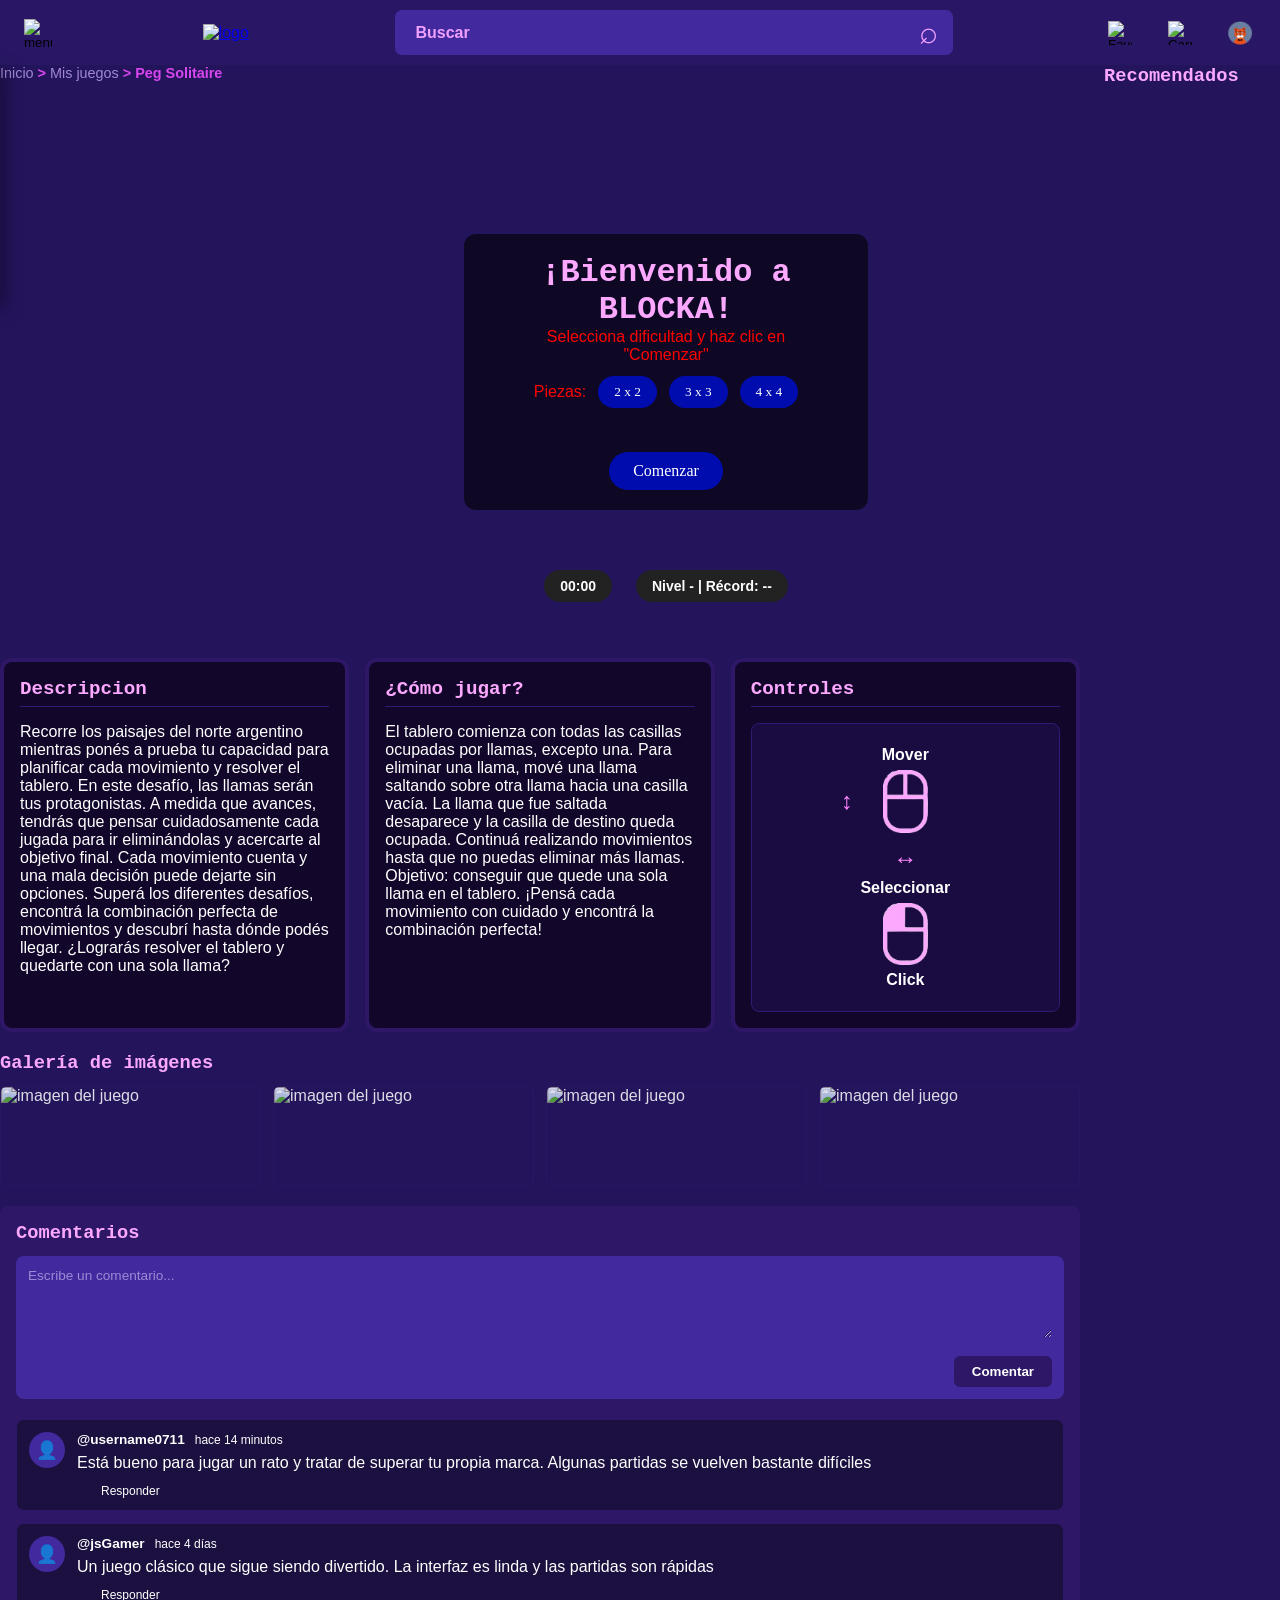
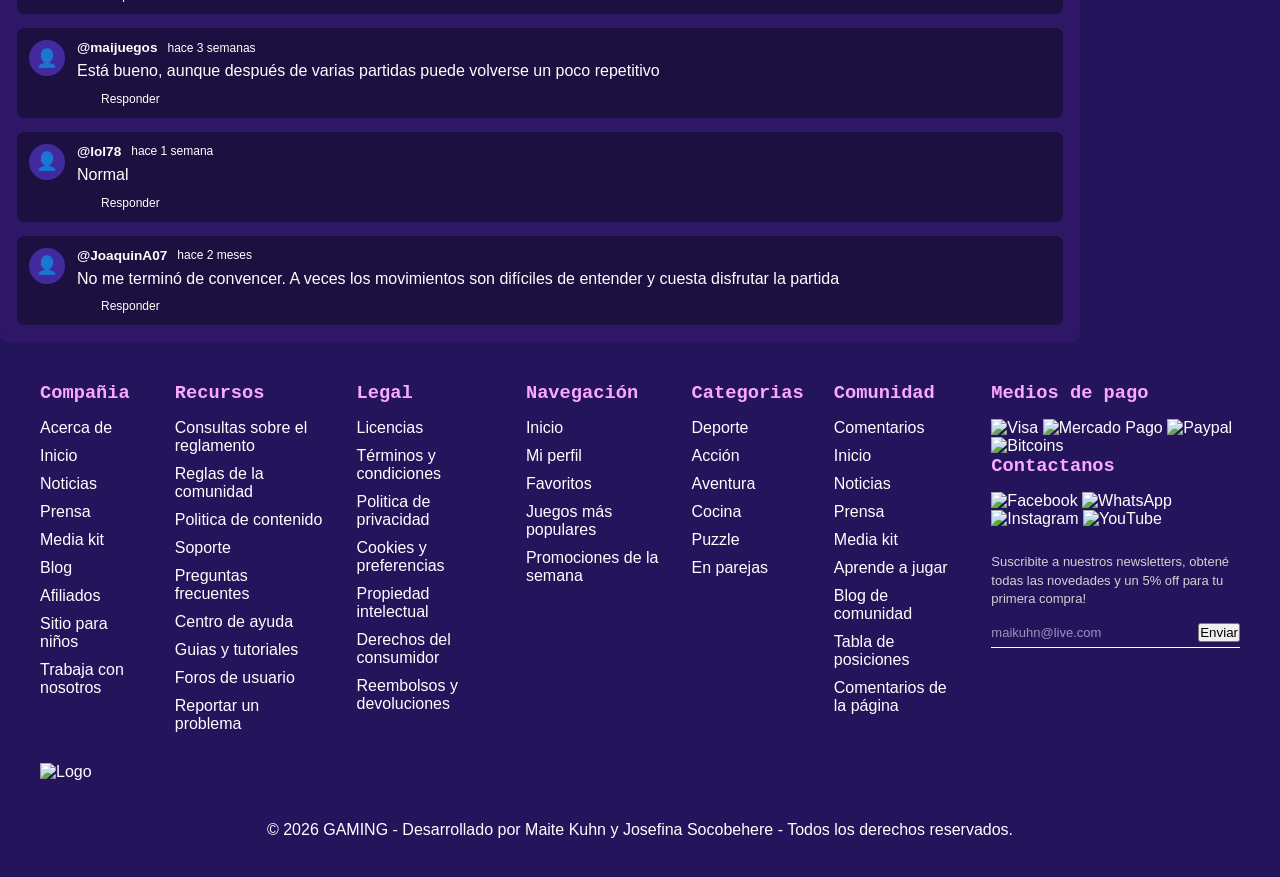
==== blocka.html @ 08e656e1 "blocka" ====
<!DOCTYPE html>
<html lang="en">
<head>
    <meta charset="UTF-8">
    <meta name="viewport" content="width=device-width, initial-scale=1.0">
    <title>GAMING</title>
    <link rel="stylesheet" href="css/style.css">
        <link rel="stylesheet" href="css/blocka.css">

</head>
<body>
    <div class="loader">
        <div class="loading-bar">
            <div></div>
            <div></div>
            <div></div>
            <div></div>
        </div>
        <div class="barra-carga-container">
            <div class="barra-carga"></div>
            <span class="porcentaje">0%</span>
        </div>
    </div>

    <header class="header">
  <button class="menu-btn"><img src="assets/img/menu.png" alt="menu"></button>
  <a href="index.html" class="logo">
    <img src="assets/img/LogoGamingNav 2.png" alt="logo">
  </a>
  <div class="buscador">
    <input type="text" placeholder="Buscar">
    <button>⌕</button>
  </div>

  <div class="acciones">
    <!-- FAVORITOS -->
    <div class="desplegable-item">
      <button class="nav-btn"><img src="assets/img/fav.png" alt="Favoritos"></button>
      <div class="desplegable-menu">
        <h2>Mis favoritos</h2>
        <div class="desplegable-contenido">
          <div class="item-juego">
            <img src="assets/img/images (10).jpg" alt="Game">
            <p>Lucky Brainrot Blocks Online</p>
          </div>
          <div class="item-juego">
            <img src="assets/img/images (6).jpg" alt="Game">
            <p>Peg Solitaire : Aventura en el norte Argentino</p>
          </div>
        </div>
      </div>
    </div>

    <!-- CARRITO -->
    <div class="desplegable-item">
      <button class="nav-btn"><img src="assets/img/carrito.png" alt="Carrito"></button>
      <div class="desplegable-menu">
        <h2>Carrito</h2>
        <div class="desplegable-contenido">
          <div class="item-carrito">
            <img src="assets/img/images (1).jpg" alt="Game">
            <span>SkillWarz</span>
            <b>$10.000</b>
            <button class="btn-borrar">🗑</button>
          </div>
          <div class="item-carrito">
            <img src="assets/img/images (2).jpg" alt="Game">
            <span>Knights & Brides</span>
            <b>$12.400</b>
            <button class="btn-borrar">🗑</button>
          </div>
        </div>
        <div class="total-bar">
          <span>Total $32.400</span>
          <button class="boton-comprar">Comprar</button>
        </div>
      </div>
    </div>

    <!-- USUARIO -->
    <div class="desplegable-item">
      <button class="nav-btn"><img src="assets/img/image-removebg-preview.png" alt="Usuario"></button>
      <div class="desplegable-menu menu-perfil">
        <div class="perfil-header">
          <p class="usuario">@maikuhn09</p>
          <span class="email">kmaite648@gmail.com</span>
        </div>
        <ul>
          <li><a href="#">Mis juegos</a></li>
          <li><a href="#">Mis favoritos</a></li>
          <hr>
          <li><a href="#">Preferencias de notificaciones</a></li>
          <li><a href="#">Preferencias de privacidad</a></li>
          <li><a href="#">Configuración de cuenta</a></li>
          <li><a href="#">Cerrar sesión</a></li>
          <br>
          <li><a href="#">Soporte</a></li>
        </ul>
      </div>
    </div>
  </div>
</header>
    <nav class="menu">
        <a href="#"> <img src="assets/img/inicio.png" alt=""> Inicio </a>
        <div class="menu-categorias">
            <a href="#" class="btn-categorias"> <img src="assets/img/categorias.png" alt=""> Categorias
            <span>›</span>
            </a>
            <div class="submenu">
                <a class="cat" href="#"> <img src="assets/img/deporte.png" alt="">Deporte</a>
                <a class="cat" href="#"> <img src="assets/img/aventura.png" alt="">Aventura</a>
                <a class="cat" href="#"> <img src="assets/img/accion.png" alt="">Acción</a>
                <a class="cat" href="#"> <img src="assets/img/cocina.png" alt="">Cocina</a>
                <a class="cat" href="#"> <img src="assets/img/puzzle.png" alt="">Puzzle</a>
                <a class="cat" href="#"> <img src="assets/img/parejas.png" alt="">En pareja</a>
            </div>
        </div>
        <a href="#"> <img src="assets/img/recientes.png" alt="">Recientes</a>
        <a href="#"><img src="assets/img/clasificacion.png" alt="">Clasificación</a>
        <div class="menu-inf"> 
        <a href="#"> <img src="assets/img/inicio.png" alt="">Contactanos</a>
        <a href="#"> <img src="assets/img/compartir.png" alt="">Compartir</a>
        </div>
    </nav>
<main class="game-page-container">
    <div class="main-content">
        <nav class ="breadcrumb">
            <a href="index.html"> Inicio </a>
            <span>></span>
            <a href = "#">Mis juegos</a>
            <span>></span>
            <span> Peg Solitaire</span>
        </nav>

        <!--Blocka-->
          <div class="game-img">
      <div class="game-container">
        <!-- Overlay inicial (menú) -->
        <div id="startScreen" class="start-screen">
          <div class="overlay-content">
            <h1>¡Bienvenido a BLOCKA!</h1>
            <p>Selecciona dificultad y haz clic en "Comenzar"</p>

            <div id="pieceButtons" class="piece-buttons">
              <span>Piezas:</span>
              <button data-size="2">2 x 2</button>
              <button data-size="3">3 x 3</button>
              <button data-size="4">4 x 4</button>
            </div>


            <!-- Aca va el contenedor de thumbnails -->
            <div id="previewContainer" class="preview-container"></div>

            <button id="startGameBtn">Comenzar</button>
          </div>
        </div>

        <!-- Canvas del juego -->
        <canvas id="gameCanvas" width="400" height="400"></canvas>

        <!-- Botón de ayudita -->
        

        <!-- Botones volver al menu y reinciar juego-->
        <div class="game-actions">
          <button id="ayuditaBtn">🧩 Ayudita</button>
          <button id="menuBtn">🏠 Menú</button>
          <button id="restartBtn">🔄 Reiniciar</button>
        </div>


        <!-- Controles informativos -->
        <div class="controls">
          <div id="timer">00:00</div>
          <div id="level-info">Nivel - | Récord: --</div>
        </div>

        <!-- Mensaje de récord -->
      <div class="record-message" id="recordMessage">
        <span>¡Nuevo récord!</span>
      </div>


        <!-- Mensaje de victoria -->
        <div class="success-message" id="successMessage">
          <span>¡Completado!</span>
          <button id="nextLevelBtn">Siguiente</button>
          <button class="goToMenuBtn">Menú</button>
        </div>

        <!-- Mensaje de derrota -->
        <div class="defeat-message" id="defeatMessage">
          <span>¡Se acabó el tiempo!</span>
          <button id="retryBtn">Reintentar</button>
          <button class="goToMenuBtn">Menú</button>
        </div>
      </div>
    </div>
    


        <!--Informacion del juego-->
        <div class = "game-info-grid">
            <div class="info-block">
                <h3>Descripcion</h3>
                <p>Recorre los paisajes del norte argentino mientras ponés a prueba tu capacidad para planificar cada movimiento y resolver el tablero.
                    En este desafío, las llamas serán tus protagonistas. A medida que avances, tendrás que pensar cuidadosamente cada jugada para ir eliminándolas y acercarte al objetivo final. Cada movimiento cuenta y una mala decisión puede dejarte sin opciones.
                    Superá los diferentes desafíos, encontrá la combinación perfecta de movimientos y descubrí hasta dónde podés llegar. ¿Lograrás resolver el tablero y quedarte con una sola llama?</p>
            </div>
            <div class="info-block">
                <h3>¿Cómo jugar?</h3>
                <p>El tablero comienza con todas las casillas ocupadas por llamas, excepto una.
                    Para eliminar una llama, mové una llama saltando sobre otra llama hacia una casilla vacía. La llama que fue saltada desaparece y la casilla de destino queda ocupada.
                    Continuá realizando movimientos hasta que no puedas eliminar más llamas.

                    Objetivo: conseguir que quede una sola llama en el tablero.

                    ¡Pensá cada movimiento con cuidado y encontrá la combinación perfecta!</p>
            </div>
            <!--controles-->
        <div class="info-block">
                <h3 class="titulo-controles">Controles</h3>
        <div class="tarjeta-controles">
        <p class="etiqueta"> Mover</p>
            <div class="bloque-control">
                <div class="mouse-contenedor">
                    <span class="icono-flechas-v">↕</span>
                <img class="icono-mouse"  src="assets/img/mousee.png" alt="" srcset="">
            </div>
            <span class="icono-flechas-h">↔</span>
            <p class="etiqueta">Seleccionar</p>
            </div>

            <!-- Sección Click -->
        <div class="bloque-control">
            <button class="btn-mouse-click" aria-label="Click">
                <img src="assets/img/mousee2.png" alt="Click Mouse">
            </button>
            <p class="etiqueta">Click</p>
            </div>
        </div>
        </div>
        </div>
        <!--imagenes-->
        <section class="gallery-section">
            <h3>Galería de imágenes</h3>
            <div class="carousel-container">
                <img src="assets/img/img1.jpeg" alt="imagen del juego">
                <img src="assets/img/img2.jpeg" alt="imagen del juego">
                <img src="assets/img/img3.jpeg" alt="imagen del juego">
                <img src="assets/img/img4.jpeg" alt="imagen del juego">
            </div>
        </section>
        <!-- Sección Comentarios -->
            <section class="seccion-comentarios">
            <h3>Comentarios</h3>

            <div class="comentario-input-box">
                <textarea placeholder="Escribe un comentario..."></textarea>
                <div class="comentario-tools">
                    <div class="toolbar-icons">
                        <button type="button" title="Adjuntar imagen"><img src="assets/img/imagen.png" alt=""></button>
                        <button type="button" title="Arroba"><img src="assets/img/arroba.png" alt=""></button>
                        <button type="button" title="Formato"><img src="assets/img/cursiva.png" alt=""></button>
                        <button type="button" title="Emoji"><img src="assets/img/tachado.png" alt=""></button>
                        <button type="button" title="Adjuntar"><img src="assets/img/subrayado.png" alt=""></button>
                        
                    </div>
                    <button class="btn-submit">Comentar</button>
            </div>
            </div>
            <div class="comentario-lista">
                    <!-- Lista de comentarios -->
                <article class="comentario-item">
                    <div class="avatar">👤</div>
                        <div class="comentario-content">
                            <div class="comentario-header">
                                <span class="usuario">@username0711</span>
                                <span class="fecha">hace 14 minutos</span>
                            </div>
                            <p class="comentario-texto">Está bueno para jugar un rato y tratar de superar tu propia marca. Algunas partidas se vuelven bastante difíciles</p>
                            <div class="comentario-actions">
                                <button class="btn-action"><img src="assets/img/dislike.png" alt=""></button>
                                <button class="btn-action"><img src="assets/img/like.png" alt=""></button>
                                <button class="btn-responder">Responder</button>
                            </div>
                    </div>
                </article>
                <article class="comentario-item">
                    <div class="avatar">👤</div>
                    <div class="comentario-content">
                        <div class="comentario-header">
                            <span class="usuario">@jsGamer</span>
                            <span class="fecha">hace 4 días</span>
                        </div>
                        <p class="comentario-texto">Un juego clásico que sigue siendo divertido. La interfaz es linda y las partidas son rápidas</p>
                        <div class="comentario-actions">
                            <button class="btn-action"><img src="assets/img/dislike.png" alt=""></button>
                            <button class="btn-action"><img src="assets/img/like.png" alt=""></button>
                            <button class="btn-responder">Responder</button>
                        </div>
                    </div>
                </article>
                <article class="comentario-item">
                <div class="avatar">👤</div>
                <div class="comentario-content">
                    <div class="comentario-header">
                        <span class="usuario">@maijuegos</span>
                        <span class="fecha">hace 3 semanas</span>
                    </div>
                    <p class="comentario-texto">Está bueno, aunque después de varias partidas puede volverse un poco repetitivo</p>
                    <div class="comentario-actions">
                    <button class="btn-action"><img src="assets/img/dislike.png" alt=""></button>
                    <button class="btn-action"><img src="assets/img/like.png" alt=""></button>
                    <button class="btn-responder">Responder</button>
                    </div>
                </div>
                </article>
                <article class="comentario-item">
                <div class="avatar">👤</div>
                <div class="comentario-content">
                    <div class="comentario-header">
                        <span class="usuario">@lol78</span>
                        <span class="fecha">hace 1 semana</span>
                    </div>
                    <p class="comentario-texto">Normal</p>
                    <div class="comentario-actions">
                    <button class="btn-action"><img src="assets/img/dislike.png" alt=""></button>
                    <button class="btn-action"><img src="assets/img/like.png" alt=""></button>
                    <button class="btn-responder">Responder</button>
                    </div>
                </div>
                </article>
                <article class="comentario-item">
                <div class="avatar">👤</div>
                <div class="comentario-content">
                    <div class="comentario-header">
                        <span class="usuario">@JoaquinA07</span>
                        <span class="fecha">hace 2 meses</span>
                    </div>
                    <p class="comentario-texto">No me terminó de convencer. A veces los movimientos son difíciles de entender y cuesta disfrutar la partida</p>
                    <div class="comentario-actions">
                    <button class="btn-action"><img src="assets/img/dislike.png" alt=""></button>
                    <button class="btn-action"><img src="assets/img/like.png" alt=""></button>
                    <button class="btn-responder">Responder</button>
                    </div>
                </div>
                </article>
                </div>
                </section>
        </div>

        <aside class="juegos-recomendados">
            <h3>Recomendados</h3>
            <div class="juegos">
                <!-- Los juegos de la API se inyectan acá -->
            </div>
        </aside>

        </main>
        <footer class="footer">
                <div class="footer-columnas">
                    <div class="footer-columna">
                        <h3>Compañia</h3>
                        <a href="#">Acerca de</a>
                        <a href="#">Inicio</a>
                        <a href="#">Noticias</a>
                        <a href="#">Prensa</a>
                        <a href="#">Media kit</a>
                        <a href="#">Blog</a>
                        <a href="#">Afiliados</a>
                        <a href="#">Sitio para niños</a>
                        <a href="#">Trabaja con nosotros</a>
                    </div>

                    <div class="footer-columna">
                        <h3>Recursos</h3>
                        <a href="#">Consultas sobre el reglamento</a>
                        <a href="#">Reglas de la comunidad</a>
                        <a href="#">Politica de contenido</a>
                        <a href="#">Soporte</a>
                        <a href="#">Preguntas frecuentes</a>
                        <a href="#">Centro de ayuda</a>
                        <a href="#">Guias y tutoriales</a>
                        <a href="#">Foros de usuario</a>
                        <a href="#">Reportar un problema</a>
                    </div>

                    <div class="footer-columna">
                        <h3>Legal</h3>
                        <a href="#">Licencias</a>
                        <a href="#">Términos y condiciones</a>
                        <a href="#">Politica de privacidad</a>
                        <a href="#">Cookies y preferencias</a>
                        <a href="#">Propiedad intelectual</a>
                        <a href="#">Derechos del consumidor</a>
                        <a href="#">Reembolsos y devoluciones</a>
                    </div>

                    <div class="footer-columna">
                        <h3>Navegación</h3>
                        <a href="#">Inicio</a>
                        <a href="#">Mi perfil</a>
                        <a href="#">Favoritos</a>
                        <a href="#">Juegos más populares</a>
                        <a href="#">Promociones de la semana</a>
                    </div>

                    <div class="footer-columna">
                        <h3>Categorias</h3>
                        <a href="#">Deporte</a>
                        <a href="#">Acción</a>
                        <a href="#">Aventura</a>
                        <a href="#">Cocina</a>
                        <a href="#">Puzzle</a>
                        <a href="#">En parejas</a>
                    </div>

                    <div class="footer-columna">
                        <h3>Comunidad</h3>
                        <a href="#">Comentarios</a>
                        <a href="#">Inicio</a>
                        <a href="#">Noticias</a>
                        <a href="#">Prensa</a>
                        <a href="#">Media kit</a>
                        <a href="#">Aprende a jugar</a>
                        <a href="#">Blog de comunidad</a>
                        <a href="#">Tabla de posiciones</a>
                        <a href="#">Comentarios de la página</a>
                    </div>

                    <div class="footer-columna">
                        <div class="Columna-pago">
                            <h3>Medios de pago</h3>
                            <img src="assets/img/visa.png" alt="Visa">
                            <img src="assets/img/mercado-pago.png" alt="Mercado Pago">
                            <img src="assets/img/paypal.png" alt="Paypal">
                            <img src="assets/img/bitcoin.png" alt="Bitcoins">
                        </div>

                        <div class="Columna-contacto">
                            <h3>Contactanos</h3>
                            <img src="assets/img/facebook.png" alt="Facebook">
                            <img src="assets/img/whatsapp.png" alt="WhatsApp">
                            <img src="assets/img/instagram.png" alt="Instagram">
                            <img src="assets/img/youtube.png" alt="YouTube">
                        </div>

                        <div class="newsletter">
                            <p>Suscribite a nuestros newsletters, obtené todas las novedades y un 5% off para tu primera compra!</p>
                            <form class="newsletter-form">
                                <input type="email" placeholder="maikuhn@live.com" required>
                                <button type="submit" class="btn">Enviar</button>
                            </form>
                        </div>
                    </div>
                </div>
                <img class="logo-footer" src="assets/img/LogoGamingNav 2.png" alt="Logo">
                <p class="copyright" >© 2026 GAMING - Desarrollado por Maite Kuhn y Josefina Socobehere - Todos los derechos reservados.</p>
            </footer>
                <script src="js/script.js"></script>
                                <script src="js/blocka.js"></script>


        </body>
        </html>
---- css/style.css ----
* {
    margin: 0;
    padding: 0;
    box-sizing: border-box;
}
body {
    font-family: arial, regular;
    background-color: #24145c;
    color: white;
}
h1, h2, h3 {
    font-family: overpass, monospace;
    color: #fca8ff; 
}
.loader {
    position: fixed;
    top: 0;
    left: 0;
    width: 100%;
    height: 100%;
    background-color: #24145c;
    display: flex;
    flex-direction: column;
    justify-content: center;
    gap: 40px;
    align-items: center;
    z-index: 9999;
    animation: ocultar-loader 0.6s ease 5s forwards;
}
.loading-bar {
   display: flex;
   gap: 10px;
}
.loading-bar > div {
    width: 15px;
    height: 15px;
    background-color: #fca8ff;
    border-radius: 50%;
    animation: bounce 0.6s infinite alternate;
}
.loading-bar > div:nth-child(1) {
    animation-delay: 0s;
}
.loading-bar > div:nth-child(2) {
    animation-delay: 0.15s;
}
.loading-bar > div:nth-child(3) {
    animation-delay: 0.30s;
}
.loading-bar > div:nth-child(4) {
    animation-delay: 0.45s;
}
.barra-carga-container {
    width: 600px;
    height: 30px;
    background-color: #43299e;
    border-radius: 10px;
    overflow: hidden;
    position: relative;
}

.barra-carga {
    width: 0%;
    height: 100%;
    background-color: #fca8ff;
    border-radius: 10px;
}

.porcentaje {
    position: absolute;
    top: 50%;
    left: 50%;
    transform: translate(-50%, -50%);
    color: #ffffff;
    font-family: 'Overpass', sans-serif;
    font-size: 14px;
    font-weight: bold;

    z-index: 2;
}
.loader.oculto {
    opacity: 0;
    pointer-events: none;
}
/*Header*/

.header {
  display: flex;
  align-items: center;
  justify-content: space-between;
  background-color: #291765;
  padding: 10px 20px;
}



/* Buscador */
.buscador {
  height: 40px;
  background-color: #43299e;
  border-radius: 7px;
}

.buscador input {
  width: 100%;
  height: 100%;
  background: transparent;
  border: none;
  outline: none;
  padding: 0 15px;
  color: #ffffff;
  font-size: 15px;
  
}

.buscador input::placeholder {
  color: #f0a1ff;
  font-weight: 600;
}

.buscador button {
  background: none;
  border: none;
  color: #f0a1ff;
  font-size: 24px;
  padding: 0 15px;
  cursor: pointer;
}

/* Acciones (Íconos superior derecha) */
.acciones {
  display: flex;
  align-items: center;
  gap: 12px;
}

.desplegable-item {
  position: relative;
}

.nav-btn {
  background: transparent;
  border: none;
  cursor: pointer;
  padding: 8px;
  border-radius: 6px;
  transition: background 0.2s ease, transform 0.2s ease;
  display: flex;
  align-items: center;
  justify-content: center;
}

.nav-btn img {
  width: 24px;
  height: 24px;
  display: block;
}

.nav-btn:hover {
  background: rgba(255, 255, 255, 0.12);
  transform: translateY(-2px);
}

/* desplegable Menus */
.desplegable-menu {
  position: absolute;
  top: 100%;
  right: 0;
  width: 280px;
  background-color: #211059;
  border-radius: 12px;
  padding: 16px;
  color: #ffffff;
  box-shadow: 0 10px 30px rgba(0, 0, 0, 0.5);
  z-index: 100;
  opacity: 0;
  visibility: hidden;
  transform: translateY(10px);
  transition: opacity 0.25s ease, transform 0.25s ease, visibility 0.25s;
}

.desplegable-item:hover .desplegable-menu {
  opacity: 1;
  visibility: visible;
  transform: translateY(0);
}

.desplegable-menu h2 {
  color: #ff88ff;
  font-family: monospace;
  font-size: 1.3rem;
  margin: 0 0 12px 0;
  border-bottom: 1px solid rgba(255, 255, 255, 0.2);
  padding-bottom: 6px;
}

.item-juego,
.item-carrito {
  display: flex;
  align-items: center;
  gap: 10px;
  margin-bottom: 10px;
  font-size: 0.85rem;
}

.item-juego img,
.item-carrito img {
  width: 36px;
  height: 36px;
  border-radius: 6px;
  object-fit: cover;
}
.btn-borrar {
  color: #ffffff;
  background-color: transparent;
}


.perfil-header {
  text-align: center;
  margin-bottom: 12px;
}

.perfil-header .usuario {
  font-weight: bold;
  margin: 0;
}

.perfil-header .email {
  font-size: 0.75rem;
  color: #bbb;
}

.desplegable-menu ul {
  list-style: none;
  padding: 0;
  margin: 0;
}

.desplegable-menu ul li a {
  color: #ffffff;
  text-decoration: none;
  display: block;
  padding: 5px 0;
  font-size: 0.88rem;
  transition: color 0.2s ease;
}

.desplegable-menu ul li a:hover {
  color: #ff88ff;
}

/* Menú Hamburguesa Lateral */
.menu-btn {
  background: none;
  border: none;
  cursor: pointer;
  padding: 4px;
}

.menu-btn img {
  width: 28px;
  height: 28px;
  display: block;
}

.menu {
  position: absolute;
  top: 60px;
  left: 0;
  width: 220px;
  padding: 20px;
  background-color: #291765;
  border-radius: 0 0 8px 0;
  display: flex;
  flex-direction: column;
  gap: 12px;
  transform: translateX(-100%);
  transition: transform 0.3s ease;
  z-index: 100;
  box-shadow: 4px 10px 20px rgba(0, 0, 0, 0.4);
}

.menu.menu-abierto {
  transform: translateX(0);
}

.registro-exitoso {
  display: none; 
}

.login-box.registro-correcto{
  background-color: #10b981;
  animation: mover 2s ease-in-out infinite; 
}

.login-box.registro-correcto .registro-exitoso{
  display: flex;
  flex-direction: column;
  align-items: center;
  gap: 20px; 
}

@keyframes mover {
  0% {
    transform:  scale(1.5,1.5); 
  }
  50% {
    transform: scale(1.2,1.2);  
  }
  100% {
    transform: scale(1.5,1.5);  
  }
}

.login-box.registro-correcto .form-reg{
display: none;
}

.login-box.registro-correcto h1{
display: none;
}

.menu a,
.btn-categorias {
  color: #ffffff;
  text-decoration: none;
  display: flex;
  align-items: center;
  gap: 10px;
  font-family: system-ui, sans-serif;
  font-size: 0.95rem;
  transition: color 0.2s ease;
}

.menu a img,
.btn-categorias img {
  width: 20px;
  height: 20px;
}

.menu a:hover,
.btn-categorias:hover {
  color: #f3a1ff;
}

.submenu {
  display: none;
  flex-direction: column;
  gap: 10px;
  padding-left: 30px;
  padding-top: 8px;
}

.submenu.submenu-abierto {
  display: flex;
}

.submenu a.cat {
  color: #9d8bd8;
  font-size: 0.88rem;
}

.submenu a.cat:hover {
  color: #f0a1ff;
}

.menu-inf {
  margin-top: 10px;
  padding-top: 10px;
  border-top: 1px solid rgba(255, 255, 255, 0.15);
  display: flex;
  flex-direction: column;
  gap: 10px;
}
/*Logo*/
.logo {
display: flex;
}
.logo img {
  width: auto;
  display: block;
}
/*Barra buscador*/
.buscador {
    display: flex;
    align-items: center;

    width: 45%;
    height: 45px;

    background-color: #43299e;
    border-radius: 7px;
}

.buscador input {
    width: 100%;
    height: 100%;
    background: transparent;
    border: none;
    outline: none;
    padding: 0 20px;
    color: white;
    font-size: 16px;
}

.buscador input::placeholder {
    color: #f0a1ff;
    font-weight: bold;
}

.buscador button {
    background: none;
    border: none;
    color: #f0a1ff;
    font-size: 32px;
    padding: 0 15px;
    cursor: pointer;
}


/*Iconos*/
.acciones {
  display: flex;
  align-items: center;
  gap: 20px;
}
.acciones button {
  border: none;
  cursor: pointer;
}
.acciones button img {
  width: 24px;
  height: 24px;
}
.btn-jugar-ahora {
  align-self: flex-end;
  background-color: #9d8bd8;
  color: #ffffff;
  border: none;
  padding: 8px 18px;
  border-radius: 6px;
  font-weight: 600;
  cursor: pointer;
  transition: background-color 0.2s ease, transform 0.2s ease;
}

/*pagina peg*/
.game-page-container {
  display: grid;
  grid-template-columns: 1fr 320px; /* Columna principal adaptable + Sidebar fija */
  gap: 24px;
  max-width: 1400px;
  margin: 0 auto;
}
.main-content {
  display: flex;
  flex-direction: column;
  gap: 20px;
}
.breadcrumb {
    font-size: 0.9rem;
    color: #a288d4;}
.breadcrumb a {
  color: #a288d4;
  text-decoration: none;
}
.breadcrumb span {
  color: #d946ef;
  font-weight: 600;
}
/*marco del juego*/
.game-portada {
  border-radius: 12px;
  overflow: hidden;
  width: 1080px;
}
.game-img img{
    width: 1080px;
    height: 480px;
    object-fit: cover;
    object-position: top center;
    display: block;
}
.game-bar {
    width: 1080px;
    display: flex;
    justify-content: space-between;
    align-items: center;
    padding: 12px 20px;
    background-color: #4c1d95;
}
.game-acs{
display: flex;
gap: 10px;
}
.btn-icon {
 background-color: transparent;
  color: #ffffff;
  border: 1px solid rgba(255, 255, 255, 0.3);
  border-radius: 6px;
  padding: 6px 12px;
  cursor: pointer;
  transition: all 0.2s ease;
}

.game-info-grid {
  display: grid;
  width: 1080px;
  grid-template-columns: repeat(3, 1fr);
  gap: 16px;
}
/*animacion como jugar*/
/* Contenedor exterior */
.info-block {
  border: 4px solid #2d1766;
  border-radius: 12px;
  padding: 16px;
  display: inline-block;
  background-color: #12072b;
}
.info-block h3 {
  color: #fca8ff;
  margin: 0 0 16px 0;
  font-size: 1.2rem;
  text-align: left;
  border-bottom: 1px solid #321973;
  padding-bottom: 6px;
}


/* Tarjeta principal */
.tarjeta-controles {
  background-color: #1a0b40;
  border: 1px solid #321973;
  border-radius: 8px;
  padding: 16px;
  text-align: center;
  color: #ffffff;
}



/* Alineación de íconos */
.bloque-control {
  display: flex;
  flex-direction: column;
  align-items: center;
}
.mouse-contenedor {
  position: relative;
  display: flex;
  align-items: center;
  justify-content: center;
  width: 70%;
}
.icono-mouse{
  width: 45px;
  height: auto;
  display: block;
}

/* Animaciones simples con Transition en Hover */
.icono-flechas-v{
  position: absolute;
  font-size: 1.5rem;
  left: 32px;
  color:#ff88ff;
  animation: moverVertical 1.2s ease-in-out infinite alternate;
}
@keyframes moverVertical {
  0% {
    transform: translateY(4px);  /* Posición abajo */
  }
  100% {
    transform: translateY(-4px); /* Posición arriba */
  }
}

.icono-flechas-h{
  font-size: 1.5rem;
  color:#ff88ff;
  display: block;
  margin-top: 12px;
animation: moverHorizontal 1.2s ease-in-out infinite alternate;
}
@keyframes moverHorizontal {
  0% {
    transform: translateX(-5px); /* Posición izquierda */
  }
  100% {
    transform: translateX(5px);  /* Posición derecha */
  }
}

.btn-mouse-click {
  background: transparent;
  border: none;
  cursor: pointer;
  padding: 0;
  outline: none;
  transition: transform 0.15s ease; /* Transición al interactuar */
}

.btn-mouse-click img {
  width: 45px;
  height: auto;
  display: block;
}

.btn-mouse-click:hover {
  transform: scale(1.1);
}

.btn-mouse-click:active {
  transform: scale(0.9);
}

.etiqueta {
  font-size: 1.1rem;
  font-weight: 600;
  margin: 6px 0 0 0;
  color: #ffffff;
}



/* Botón de Click */
.btn-mouse-click {
  background: transparent;
  border: none;
  font-size: 2rem;
  cursor: pointer;
  outline: none;
  transition: transform 0.15s ease;
}

.btn-mouse-click:hover {
  transform: scale(1.15);
}

.btn-mouse-click:active {
  transform: scale(0.85);
}

.etiqueta {
  font-size: 1rem;
  font-weight: 600;
  margin: 6px 0 6px 0;
  color: #ffffff;
}

/*galeria de imagenes*/
.gallery-section {
  width: 1080px;
  border-radius: 8px;
}

.gallery-section h3 {
  margin-top: 0;
  margin-bottom: 12px;
}
.carousel-container {
  display: grid;
  grid-template-columns: repeat(4, 1fr);
  gap: 12px;
}
.carousel-container img {
  width: 100%;
  height: 100px;
  object-fit: cover;
  border-radius: 6px;
  border: 1px solid #2D1766;
  opacity: 0.85;
  transition: opacity 0.2s ease, transform 0.2s ease, border-color 0.2s ease;
  cursor: pointer;
}
/*hover de galeria*/
.carousel-container img:hover {
  opacity: 1;
  transform: scale(1.03);
  border-color: #d946ef;
}
/*seccion comentarios*/
.seccion-comentarios { 
  background-color: #2D1766;
  border-radius: 8px;
  padding: 16px;
}

.seccion-comentarios h3 {
  margin-top: 0;
  margin-bottom: 12px;
}

/* Caja del formulario (Input de comentario) */
.comentario-input-box {
  background-color: #43299E;
  border-radius: 8px;
  padding: 12px;
  margin-bottom: 20px;
  display: flex;
  flex-direction: column;
  gap: 10px;
}

.comentario-input-box textarea {
  width: 100%;
  height: 70px;
  background-color: transparent;
  border: none;
  color: #ffffff;
  font-family: inherit;
  font-size: 0.85rem;
  resize: vertical;
  box-sizing: border-box;
}

.comentario-input-box textarea:focus {
  outline: none;
}

.comentario-input-box textarea::placeholder {
  color: #9B8AD5;
}

/* Barra de herramientas y botón publicar */
.comentario-tools {
  display: flex;
  justify-content: space-between;
  align-items: center;
  padding-top: 8px;
}

.toolbar-icons {
  display: flex;
  gap: 8px;
}

.toolbar-icons button {
  background: transparent;
  border: none;
  color: #9B8AD5;
  cursor: pointer;
  font-size: 0.9rem;
  padding: 4px;
  border-radius: 4px;
}

.toolbar-icons button:hover {
  background-color: rgba(255, 255, 255, 0.1);
  color: #ffffff;
}

.btn-submit {
  align-self: flex-end;
  background-color: #2D1766;
  color: #ffffff;
  border: none;
  padding: 8px 18px;
  border-radius: 6px;
  font-weight: 600;
  cursor: pointer;
  transition: background-color 0.2s ease, transform 0.2s ease;
}

/* Lista de Comentarios Publicados */
.comentario-lista {
  display: flex;
  flex-direction: column;
  gap: 12px;
}

.comentario-item {
  background-color:#1B103F;
  border: 1px solid #2D1766;
  border-radius: 8px;
  padding: 12px;
  display: flex;
  gap: 12px;
  align-items: flex-start;
}

.avatar {
  width: 36px;
  height: 36px;
  background-color: #43299E;
  border-radius: 50%;
  display: flex;
  align-items: center;
  justify-content: center;
  font-size: 1.1rem;
  flex-shrink: 0;
}

.comentario-content {
  display: flex;
  flex-direction: column;
  gap: 4px;
  width: 100%;
}

.comentario-header {
  display: flex;
  gap: 10px;
  align-items: center;
}

.usuario {
  font-size: 0.85rem;
  font-weight: 600;
  color: #ffffff;
}

.fecha {
  font-size: 0.75rem;
  color: #ffffff;
}

.comentario-texto {
  color: #ffffff;
  margin: 2px 0 6px 0;
  line-height: 1.3;
}

/* Acciones del comentario */
.comentario-actions {
  display: flex;
  gap: 12px;
  align-items: center;
}

.btn-action, 
.btn-responder {
  background: transparent;
  border: none;
  color: #ffffff;
  font-size: 0.75rem;
  cursor: pointer;
  padding: 0;
  transition: color 0.2s ease;
}


.juegos-recomendados {
  display: flex;
  flex-direction: column;
  gap: 16px;
}
.controls-detail {
  display: flex;
  justify-content: center;
  align-items: center;
  padding: 10px 0;
  width: 100%;
}

.img-controles {
  max-width: 100%;
  height: auto;
  display: block;
  object-fit: contain;
}
.carrusel {
  position: relative;
  margin-bottom: 20px;
}
.carrusel h2 {
  margin-left: 40px;

}

.carruseles .juegos {
    display: flex;
    margin-left: 60px;
    margin-right: 60px;
    gap: 20px;
    overflow: hidden;
    margin-left: 70px;
    margin-right: 70px;

}

.juego {
  flex: 0 0 250px;
}

.juego img {
    width: 100%;
    display: block;
}
.footer { 
    padding: 40px; 
} 
.footer-columnas { 
    display: flex; 
    justify-content: space-between; 
    gap: 30px; 
} 
.footer-columna h3 { 
    margin-bottom: 15px; 
} 
.footer-columna a { 
    margin-bottom: 10px; 
    text-decoration: none; 
    color: #ffffff;
} 
.columna-pago, .columna-contacto , .footer-columna { 
    display: flex; 
    flex-direction: column; 
} 
.columna-contacto { 
    margin-top: 30px; 
} 
.columna-pago img, .columna-contacto img { 
    width: 40px; 
    height: auto; 
    margin-bottom: 10px;
 } 
 /* Estilos para el bloque de Newsletter */
.newsletter {
    margin-top: 25px;
    max-width: 280px; /* Ajusta según el ancho de la columna */
}

.newsletter p {
    font-size: 13px;
    color: #d1d1d1;
    margin-bottom: 15px;
    line-height: 1.4;
}

/* Contenedor del input y botón */
.newsletter-form {
    display: flex;
    align-items: center;
    border-bottom: 1px solid #ffffff; /* Línea blanca inferior */
    padding-bottom: 5px;
    gap: 10px;
}

/* Campo de correo */
.newsletter-form input {
  background: transparent;
  border: none;
  outline: none;
  color: #ffffff;
  font-size: 13px;
  flex: 1; /* Ocupa el espacio disponible a la izquierda */
}
.newsletter-form input::placeholder {
  color: #a090c0; /* Color suave para el placeholder */
}
.copyright { 
  text-align: center;
  margin-top: 40px; 
}
.logo-footer {
    display: block;
    margin: 20px auto 0 auto;
}
.login {
    min-height: 100vh;
    background-image: url("../assets/img/fondo-form.png");
    background-size: cover;
    background-repeat: no-repeat;
}
.login-box {
    width: 400px;
    padding: 40px;
    background-color: #291765;
    border-radius: 15px;
    text-align: center;
    margin: 50px auto 50px;
}
.login-box form {
    display: flex;
    flex-direction: column;
    gap: 18px;
}
.login-box input {
    height: 45px;
    padding: 0 15px;
    border: none;
    border-radius: 7px;
    background-color: #43299e;
    color: white;
    font-size: 16px;
    outline: none;
}
/*transicion login correcto*/
.login-box {
  transition: opacity 0.5s ease, transform 0.5s ease;
  animation: entradaSuave 2s cubic-bezier(0.16, 1, 0.3, 1) forwards;
}
.login-box:has(.boton:active){
  opacity: 0;
  transform: translateY(20px) scale(0.98);
  
}
/*.login-box .boton:active {
  background-color: #10b981;
  color: #ffffff;
  transform: scale(1.02);
  transition: background-color 0.15s ease, transform 0.15s ease;
}*/
@keyframes entradaSuave {
  from {
    opacity: 0;
    transform: translateY(-20px) scale(0.98);
  }
  to {
    opacity: 1;
    transform: translateY(0) scale(1);
  }
}
;
.login-box {
  animation: entradaSuave 0.6s cubic-bezier(0.16, 1, 0.3, 1) forwards;
}
/* --- ESTILOS BASE DE LOS INPUTS --- */
.login-box input {
  width: 100%;
  padding: 10px;
  border: 2px solid #43299e;
  border-radius: 6px;
  outline: none;
  transition: border-color 0.3s ease, box-shadow 0.3s ease;
}

.login-box input:user-invalid {
  border-color: #ef4444; 
  animation: vibracionError 0.3s ease;
}

.login-box input:required:valid:not(:placeholder-shown) {
  border-color: #10b981; 
}

@keyframes vibracionError {
  0%, 100% { transform: translateX(0); }
  20%, 60% { transform: translateX(-4px); }
  40%, 80% { transform: translateX(4px); }
}

/*Cards*/
.juego {
  position: relative;
  border-radius: 16px;
  overflow: hidden;
  width: 240px;
  height: 140px;
  color: #ffffff;
  box-shadow: 0 16px 26px rgba(28, 10, 57, 0.4);
  flex-shrink: 0;
  margin-top: 15px;
  margin-bottom: 15px;

}
.juego img {
  width: 100%;
  height: 100%;
  object-fit: cover;
  display: block;
}
.info-card {
 position: absolute;
  inset: 0;
  display: flex;
  justify-content: space-between;
  align-items: flex-end; 
  padding: 10px 12px;
  background: linear-gradient(180deg, transparent 25%, #43299e 70%);
  box-sizing: border-box;
  
}
.info-texto {
 display: flex;
  flex-direction: column;
  gap: 2px;
  max-width: 130px;
}
.info-texto p {
 color: #ffffff; /* Asegura que el texto del título y descripción sea blanco */;
}
.descripcion-hover {
  color: #d1d1d1; /* Un tono un poco más claro para la descripción */
}
.likes {
  font-size: 11px;
  color: #ffffff;
}


/* CARDS EN OFERTA*/
/* Insignia de oferta (arriba a la izquierda) */
.Insignia-oferta {
  position: absolute;
  background-color: #ff8c00; /* Naranja oferta */
  color: #ffffff;
  font-size: 12px;
  font-weight: bold;
  padding: 6px 8px;
  border-radius: 6px;
  z-index: 2;
}

/* Ajustes de texto para la versión con precio */
.info-precio {
  display: flex;
  flex-direction: column;
  align-items: flex-end;
  gap: 2px;
}

/* Botón Base Carrito */
/* Botón Carrito */
.btn-carrito {
  position: relative;
  display: inline-flex;
  align-items: center;
  justify-content: center;
  padding: 6px 12px;
  font: bold 10px sans-serif;
  color: #2e0854;
  background: #FCA8FF;
  border: 0;
  border-radius: 8px;
  cursor: pointer;
  white-space: nowrap;
  overflow: hidden;
  box-shadow: 0 3px 8px #fca8ff66;
  transition: background .3s ease, color .3s ease;
}

.btn-carrito:hover {
  background: #f886fc;
  transform: translateY(-1px);
}

/* Transición ultra nítida */
.texto-carrito, .contenido-agregado {
  transition: transform .3s ease, opacity .2s ease;
}

.contenido-agregado {
  position: absolute;
  display: flex;
  align-items: center;
  justify-content: center;
  opacity: 0;
  transform: scale(0.5);
}

.icono-carrito { 
  width: 14px; 
  height: 14px; 
  fill: currentColor; }

/* Estado Activo (Sin desenfoque) */
.btn-carrito.activo { 
  background: #e58910; 
  color: #fff; }

.btn-carrito.activo .texto-carrito {
  opacity: 0;
  transform: translateY(15px);
}

.btn-carrito.activo .contenido-agregado {
  opacity: 1;
  transform: scale(1.5) translateY(0);
}
.precio-actual {
  color: #ffaa00;
  font-size: 11px;
  font-weight: bold;
}

.precio-viejo {
  color: #b3a0d6;
  font-size: 9px;
  text-decoration: line-through;
}
/*HOVER DE LAS CARD*/
/*transicion para que el efecto sea fluido al entrar y salir*/
.juego {
  transition: transform 0.3s ease, box-shadow 0.3s ease;
}
.juego img {
  transition: transform 0.3s ease;
}

/*tajeta sube ligeramente y gana un sombra*/
.juego:hover {
  transform: translateY(-6px) skew(3deg, 0);
  box-shadow: 0 20px 30px rgba(67, 41, 158, 0.5);
}
.juego:hover img {
  transform: scale(1.08);
}
.descripcion-hover {
  display: -webkit-box;
 -webkit-box-orient: vertical;
  -webkit-line-clamp: 2;
  line-clamp: 2;
  overflow: hidden;
  text-overflow: ellipsis;

  max-height: 0;
  opacity: 0;
  transform: translateY(10px);
  overflow: hidden;
  transition: opacity 0.3s ease, transform 0.3s ease, max-height 0.3s ease;
  font-size: 0.85rem;
  color: #ccc;
  margin: 0;
}
.juego:hover .descripcion-hover {
  max-height: 3rem; 
  opacity: 1;
  transform: translateY(0);
  margin-top: 6px;
}
/*BANNER*//* BANNER PRINCIPAL (100% Ancho y más Alto) */
.banner-principal {
  position: relative;
  width: 100vw;                
  left: 50%;                    
  right: 50%;
  margin-left: -50vw;
  margin-right: -50vw;
  height: 480px;               
  overflow: hidden;
  border-radius: 0 0 24px 24px; 
  perspective: 1200px;
}

.banner-3d {
    width: 100%;
    height: 100%;
    position: relative;
    perspective: 1200px;
}

.banner-fondo {
    width: 100%;
    height: 100%;
    object-fit: cover;
    object-position: center;
    display: block;
}

.banner-frente,
.banner-atras {
    position: absolute;
    top: 0;
    left: 0;
    width: 100%;
    height: 100%;
    backface-visibility: hidden;
}

.banner-frente {
    transform: rotateY(0deg);
}

.banner-atras {
    transform: rotateY(180deg);
}
.flecha {
  position: absolute;
  top: 50%;
  transform: translateY(-50%);
  background-color: rgba(67, 41, 158, 0.75);
  color: #9B8AD5;
  margin-top: 15px;
  margin-bottom: 15px;
  height: 140px;
  border: none;
  font-size: 28px;
  padding: 20px 14px;
  border-radius: 10px;
  cursor: pointer;
  z-index: 10;
  backdrop-filter: blur(4px);   
  transition: background-color 0.2s ease, transform 0.2s ease;
}

.flecha:hover {
  background-color: #5c38d6;
  transform: translateY(-50%) scale(1.08);
}
.flecha.izquierda { 
  left: 10px; 
}
.flecha.derecha   { 
  right: 10px; 
}

.banner-contenido {
  position: absolute;
  bottom: 30px;                 
  left: 50%;
  transform: translateX(-50%);
  display: flex;
  flex-direction: column;
  align-items: center;
  gap: 16px;
  z-index: 10;
}

.boton {
  background-color: #8c71d6;
  color: #43299e;
  border: none;
  padding: 12px 32px;          
  text-decoration: none;
  border-radius: 12px;
  font-weight: bold;
  font-size: 16px;
  cursor: pointer;
  box-shadow: 0 6px 20px rgba(0, 0, 0, 0.5);
  transition: transform 0.2s ease, background-color 0.2s ease;
}
/* Contenedor principal de la barra de total */
.total-bar {
  display: flex;
  align-items: center;
  justify-content: space-between;
  padding: 12px 0 0 0;
  margin-top: 12px;
  border-top: 1px solid rgba(255, 255, 255, 0.2);
}

/* Texto del Total */
.total-bar span {
  color: #ffffff;
  font-weight: bold;
  font-size: 0.95rem;
}

/* Botón Comprar */
.boton-comprar {
  background-color: #a288d4;
  color: #1a0b40;
  border: none;
  border-radius: 8px;
  padding: 8px 16px;
  font-weight: bold;
  font-size: 0.9rem;
  cursor: pointer;
}

/* Efectos al pasar el cursor y hacer clic */
.boton-comprar:hover {
  background-color: #f0a1ff;
}

.boton-comprar:active {
  transform: scale(0.95);
}
/*boton jugar */
.btn-card {
  position: relative;
  display: inline-flex;
  align-items: center;
  justify-content: center;
  padding: 10px 20px;
  font-size: 13px;
  font-weight: bold;
  color: #fff;
  background: #8c71d6;
  border: none;
  border-radius: 20px;
  cursor: pointer;
  overflow: hidden;
  box-shadow: 0 4px 12px rgba(140, 113, 214, 0.3);
  transition: all 0.4s ease;
}

.btn-card:hover {
  background: #7952e4;
  transform: translateY(-2px);
  box-shadow: 0 6px 16px rgba(140, 113, 214, 0.45);
}

/* Textos y Animación */
.texto-jugar, .contenido-play {
  transition: transform 0.4s cubic-bezier(0.175, 0.885, 0.32, 1.275), opacity 0.3s ease;
}

.contenido-play {
  position: absolute;
  display: flex;
  align-items: center;
  gap: 6px;
  opacity: 0;
  transform: scale(0.3) translateY(15px);
}

.icono-play { width: 18px; height: 18px; fill: currentColor; }

/* Estado Activo (Clic) */
.btn-card.activo { background: #10b981; box-shadow: 0 4px 14px rgba(16, 185, 129, 0.4); }
.btn-card.activo .texto-jugar { opacity: 0; transform: translateY(-20px); }
.btn-card.activo .contenido-play { opacity: 1; transform: scale(1) translateY(0); }
/* punto / Puntos del slider */
.banner-punto {
  display: flex;
  gap: 10px;
}

.punto {
  width: 12px;
  height: 12px;
  background-color: rgba(255, 255, 255, 0.4);
  border-radius: 50%;
  cursor: pointer;
  transition: all 0.3s ease;
}

.punto.activo {
  background-color: #FCA8FF;
  transform: scale(1.3);
  box-shadow: 0 0 10px #FCA8FF;
}
/*card de la pagina juegos*/
.juegos-recomendados .juegos {
  display: flex;
  flex-direction: column;
  gap: 16px;
}

.juegos-recomendados .juego {
  width: 100%;        
  height: 140px;       
  margin-top: 0;
  margin-bottom: 0;
}

/* En caso de que la tarjeta tenga un precio (tarjetas de oferta/pago) */
.juegos-recomendados .info-precio {
  display: flex;
  flex-direction: column;
  align-items: flex-end;
  gap: 2px;
}

.juegos-recomendados .precio-actual {
  font-size: 11px;
  font-weight: bold;
  color: #ffcc00; 
}

.juegos-recomendados .precio-viejo {
  font-size: 9px;
  text-decoration: line-through;
  opacity: 0.7;
}


.juego.rebotando {
  animation: rebote-cards 0.9s ease;
}

/*Animacion hover*/
.btn-jugar,
.boton {
    position: relative;
    overflow: hidden;
    border: none;
    transition: transform 0.25s ease, background-color 0.25s ease;
}

.btn-jugar::before,
.boton::before {
    content: "";
    position: absolute;
    inset: 0;
    border: 3px solid #FCA8FF;
    border-radius: inherit;
    clip-path: inset(0 100% 0 0);
}

.btn-jugar:hover,
.boton:hover {
    transform: scale(1.08);
    background-color: #8c71d6;
    color: #FCA8FF;
}

.btn-jugar:hover::before,
.boton:hover::before {
    animation: recorrer-borde 3s linear forwards;
}

.btn-jugar span,
.boton span {
    display: inline-block;
}

.btn-jugar:hover span,
.boton:hover span {
    animation: mover-texto 1.0s ease;
}

/*Girar el banner*/
.banner-3d.girar-derecha .banner-frente {
    animation: frente-derecha 0.8s ease-in-out forwards;
}

.banner-3d.girar-derecha .banner-atras {
    animation: atras-derecha 0.8s ease-in-out forwards;
}

.banner-3d.girar-izquierda .banner-frente {
    animation: frente-izquierda 0.8s ease-in-out forwards;
}

.banner-3d.girar-izquierda .banner-atras {
    animation: atras-izquierda 0.8s ease-in-out forwards;
}

/*Girar el banner*/
@keyframes frente-derecha {
    from {
        transform: rotateY(0deg);
    }

    to {
        transform: rotateY(-180deg);
    }
}

@keyframes atras-derecha {
    from {
        transform: rotateY(180deg);
    }

    to {
        transform: rotateY(0deg);
    }
}


@keyframes frente-izquierda {
    from {
        transform: rotateY(0deg);
    }

    to {
        transform: rotateY(180deg);
    }
}

@keyframes atras-izquierda {
    from {
        transform: rotateY(-180deg);
    }

    to {
        transform: rotateY(0deg);
    }
}

/*Mover texto del boton*/
@keyframes mover-texto {
     0% {
        transform: scaleX(1);
    }

    35% {
        transform: scaleX(1.25);
    }

    60% {
        transform: scaleX(0.9);
    }

    80% {
        transform: scaleX(1.1);
    }

    100% {
        transform: scaleX(1);
    }
}

/*Recorrer borde del boton*/
@keyframes recorrer-borde {
    0% {
        clip-path: inset(0 100% 0 0);
    }
    25% {
        clip-path: inset(0 0 100% 0);
    }
    50% {
        clip-path: inset(0 0 0 100%);
    }
    75% {
        clip-path: inset(100% 0 0 0);
    }
    100% {
        clip-path: inset(0 0 0 0);
    }
}

/*Animacion de rebote para las cards*/
@keyframes rebote-cards {
  0% {
    transform: translateY(0) scale(1);
  }

  30% {
    transform: translateY(-12px) scale(1.03);
  }

  55% {
    transform: translateY(5px) scale(0.98);
  }

  75% {
    transform: translateY(-5px) scale(1.01);
  }

  100% {
    transform: translateY(0) scale(1);
  }
}
/*Loader*/
@keyframes bounce {
  0%, 100% {
    transform: translateY(0) scale(1.6, 0.5);
  }
  15% { 
    transform: translateY(-8px) scale(0.85, 1.2); 
  }
  50% { 
    transform: translateY(-24px) scale(1, 1); 
  }
  85% { 
    transform: translateY(-8px) scale(0.85, 1.2); 
  }
}

@keyframes cargar {
    from {
        width: 0%;
    }

    to {
        width: 100%;
    }
}

@keyframes ocultar-loader {
    to {
        opacity: 0;
        visibility: hidden;
    }
}

/*HOME MOBILE*/
@media (max-width: 768px) {
   .header {
    padding: 10px 15px;
    position: sticky;
    top: 0;
    z-index: 1000;
  }
  .logo img {
    max-height: 25px;
  }
  /* Buscador desplegable compacto */
  .buscador {
   position: relative;
   justify-content: flex-end;
   margin: 0 10px;
   width: 45px;
  }
  .buscador input {
    position: absolute;
    right: 0;
    width: 0px;
    opacity: 0;
    pointer-events: none;
    transition: all 0.3s ease;
    z-index: 10;
  }
  .buscador:hover input,
   .buscador input:focus {
    width: 160px;
    opacity: 1;
    background-color: #43299E;
    padding: 6px 32px 6px 10px;
    pointer-events: auto;
  }
  .menu-btn {
    position: relative;
    z-index: 1200;
  }
  /* Acciones: Ocultar Favoritos (1º) y Carrito (2º) */
  .acciones .desplegable-item:not(:last-child) {
     display: none;
    }
  /* desplegable Menus en Mobile */
  .desplegable-menu {
     position: fixed;
     top: 60px;
     left: 10px;
     right: 10px;
     width: auto;
     max-height: 80vh;
     overflow-y: auto;
    }
  /* Mostrar desplegable activo al hacer tap en el botón */
  .desplegable-item.active .desplegable-menu {
    opacity: 1;
    visibility: visible;
    transform: translateY(0);
  }
  /* Menú Hamburguesa Off-Canvas */
  .menu {
    position: fixed;
    top: 0;
    left: 0;
    width: 260px;
    height: 100vh;
    padding: 20px 15px;
    z-index: 1100;
    overflow-y: auto;
    transform: translateX(-100%);
    transition: transform 0.3s ease;
  }
  
  .menu.active, .menu.menu-abierto {
    transform: translateX(0);
  }
  /* Submenú Categorías */
  .submenu.submenu-abierto {
    display: flex;
  }
  /* Fondo oscuro (superposicion) */
  .superposicion {
    display: none;
    position: fixed;
    inset: 0;
    background: rgba(0, 0, 0, 0.6);
    z-index: 1050;
   }
  .superposicion.active { 
    display: block; 
  }


  /*Banner*/
  .banner-principal {
    width: 100%;
    max-width: 100%;
    left: 0;
    right: 0;
    margin-left: 0;
    margin-right: 0;
    margin-bottom: 20px;
    height: 300px; /* Altura ideal para smartphones */
    border-radius: 0 0 18px 18px;
  }

  /* Aceleración por Hardware para la animación 3D */
  .banner-3d, .banner-fondo {
    will-change: transform;
    transform-style: preserve-3d;
  }

  /* Flechas compactas de fácil acceso táctil */
  .flecha {
    height: 44px;
    width: 44px;
    padding: 0;
    font-size: 22px;
    border-radius: 50%; /* Botones circulares flotantes */
    display: flex;
    align-items: center;
    justify-content: center;
    background-color: rgba(67, 41, 158, 0.85);
    margin: 0;
  }

  .flecha.izquierda { left: 10px; }
  .flecha.derecha   { right: 10px; }

  /* Desactivar hover en móviles para evitar estados pegados */
  .flecha:hover {
    transform: translateY(-50%);
  }

  /* Contenido flotante y Botón "Jugar ahora" */
  .banner-contenido {
    bottom: 16px;
    gap: 12px;
    width: 90%;
  }

  .boton {
    padding: 10px 24px;
    font-size: 15px;
    border-radius: 10px;
    width: auto;
    text-align: center;
  }

  /* Indicadores / punto */
  .banner-punto {
    display: flex;
    gap: 8px;
    justify-content: center;
  }

  .punto {
    width: 8px;
    height: 8px;
    background-color: rgba(255, 255, 255, 0.4);
    border-radius: 50%;
    transition: background-color 0.3s, transform 0.3s;
  }

  .punto.activo {
    background-color: #8c71d6;
    transform: scale(1.3);
  }

  /*CARRUSEL Y CARDS RESPONSIVE*/
  .carrusel{
    margin-bottom: 20px;
  }
  .carrusel h2 {
    font-size: 20px;
    margin-left: 20px;
  }
  .carrusel.banner-3d.girar-derecha {
    margin-top: 15px;
    margin-left: 50px; 
    font-size: 20px;
  }
  .carrusel .juegos {
    display: flex;
    gap: 10px;
    overflow-x: auto;
    scroll-snap-type: x mandatory;
    padding: 5px 5px;
    margin-left: 20px;
    margin-right: 20px;
  }
  
  /*Oculta elementos de desktop en mobile*/
  .carrusel .flecha,
  .info-card {
    display: none !important;
  }
  .juego {
    flex: 0 0 calc((100% - 20px) / 3);
    scroll-snap-align: start;
    display: flex;
    flex-direction: column;
    gap: 6px;
    background: transparent;
    border: none;
    padding-bottom: 5px;
  }
  .icon-container {
    position: relative;
    width: 100%;
    height: 100px;
    aspect-ratio: 1 / 1;
    border-radius: 20px;
    overflow: hidden;
    background-color: #1a1a2e;
  }
 
  .Insignia-oferta{
    display: none;
  }
  .Insignia-pago {
    position: absolute;
    top: 8px;
    right: 8px;
    width: 30px;
    height: 30px;
    background: #ffffff;
    border-radius: 10px;
    display: flex;
    align-items: center;
    justify-content: center;
    box-shadow: 0 4px 10px rgba(0, 0, 0, 0.25);
  }
  .Insignia-pago svg {
    width: 16px;
    height: 16px;
    fill: #f886fc;
  }

  .titulo-mobile {
    color: #ffffff;
    font-size: 13px;
    padding-left: 6px;
    text-align: left;
    margin: 0;
    line-height: 1.2;
  }
  .carrusel .juegos::-webkit-scrollbar {
  height: 6px;
}

.carrusel .juegos::-webkit-scrollbar-track {
  background: rgba(255, 255, 255, 0.05);
  border-radius: 10px;
}

.carrusel .juegos::-webkit-scrollbar-thumb {
  background: #f886fc;
  border-radius: 10px;
}

/*FOOTER*/
  .footer-columnas {
    flex-direction: column;
    gap: 12px;
  }
  .footer-columna {
    border-bottom: 1px solid rgba(255, 255, 255, 0.1);
    padding-bottom: 10px;
  }
  .footer-columna h3 {
    margin-bottom: 10px;
  }
  .footer-columna a {
        display: block;
        margin-bottom: 8px;
  }
  .footer-columna summary {
    display: flex;
    justify-content: space-between;
    align-items: center;
    padding: 8px 0;
  }
  .columna-contenido {
    padding-top: 10px;
    padding-left: 5px;
  }
  .columna-extra {
    border-bottom: none;
    margin-top: 15px;
  }
  .newsletter {
    max-width: 100%;
  }
  
  .logo-footer {
        width: 150px;
  }

  .copyright {
        text-align: center;
        font-size: 12px;
  }
}
---- css/blocka.css ----
/* Contenedor general del juego*/
.game-container {
  display: flex;
  flex-direction: column;
  align-items: center;
  gap: 12px;
  margin: 20px auto;
  position: relative;
  justify-items: auto;
}

/* Canvas */
#gameCanvas {
  display: block;
  margin: 0 auto;
  padding: 2px;
  
}

/* Controles del juego */
.controls {
  display: flex;
  justify-content: center;
  align-items: center;
  gap: 24px;
  margin: 16px auto;
  font-size: 16px;
  font-weight: 600;
  color: #fff;
}

.piece-buttons {
  display: flex;
  gap: 12px;
  align-items: center;
  margin: 12px 0;
}

.piece-buttons button {
  background: var(--secondary-color, #000CAD);
  color: white;
  border: none;
  border-radius: 20px;
  padding: 8px 16px;
  font-family: Protest Strike;
  font-weight: 400;
  cursor: pointer;
  transition: background 0.3s ease;
}

.piece-buttons button:hover {
  transform: scale(1.07);
  background: var(--secondary-hover, #000A90);
}


#timer, #level-info {
  background-color: #222;
  padding: 8px 16px;
  border-radius: 20px;
  font-family: 'Oswald', sans-serif;
  font-size: 14px;
}

/* Botones */
#startGameBtn, #nextLevelBtn, #retryBtn, .goToMenuBtn {
  background-color: var(--secondary-color, #000CAD);
  color: #fff;
  border: none;
  border-radius: 30px;
  padding: 10px 24px;
  font-family: Protest Strike;
  font-size: 16px;
  font-weight: 400;
  cursor: pointer;
  transition: background 0.3s ease, transform 0.3s ease;
}

#startGameBtn:hover, #nextLevelBtn:hover, #retryBtn:hover, .goToMenuBtn:hover {
  background-color: var(--secondary-hover, #000A90);
  transform: scale(1.05);
}
.game-img {
  background: url("../img/fondo-blocka.png") no-repeat center center;
  background-size: cover;
  width: 65%;
  max-height: 70vh;
  display: flex;
  margin-left: 35vh;
  margin-top: 5px;
  justify-content: center;
  align-items: center;
}

/* Overlay inicial */
.start-screen {
  position: absolute;
  top: 0; left: 0;
  width: 100%; height: 100%;
  display: flex;
  justify-content: center;
  align-items: center;
  z-index: 20;
}

.overlay-content {
  background: rgba(0,0,0,0.6);
  display: flex;
  flex-direction: column;
  justify-content: flex-end;
  align-items: center;
  padding: 20px 40px;
  border-radius: 12px;
  text-align: center;
  color: red;
}

.preview-container {
  display: flex;
  justify-content: center;
  flex-wrap: wrap;
  gap: 12px;
  margin: 16px 0;
  opacity: 0;
  transition: opacity 0.5s ease;
}

.preview-container img {
  width: 80px;
  height: 80px;
  object-fit: cover;
  border-radius: 8px;
  border: 2px solid transparent;
  transition: transform 0.4s ease, border-color 0.4s ease;
}

.game-actions button #ayuditaBtn {
  border: none;
  border-radius: 20px;
  background-color: #FF9800;
  color: white;
  font-weight: bold;
  cursor: pointer;
  transition: background 0.3s ease;
  display: none;
}

#ayuditaBtn:disabled{
  background-color: #888585;
  cursor: not-allowed;
}

.game-actions {
  display: flex;
  gap: 50px;
  margin: 0;
  padding: 0;
  justify-content: center;
}

.game-actions button {
  padding: 8px 16px;
  font-size: 16px;
  border: none;
  border-radius: 20px;
  background-color: #000A90;
  color: white;
  font-family: Protest Strike;
  font-weight: 400;
  cursor: pointer;
  transition: all 0.2s ease;
  display: none;
}

.game-actions button:hover {
  background-color: #000657;
}


.record-message {
  display: none;
  position: absolute;
  top: 45%;
  left: 25%;
  font-weight: bold;
  text-align: center;
  padding: 12px;
  border-radius: 12px;
  color: #fff;
  background: rgba(0, 0, 255, 0.8);
  z-index: 21;
  animation: pulseWin 0.6s ease-in-out 2;
}


/* Mensajes de victoria y derrota */
.success-message {
  display: none;
  position: absolute;
  top: 30%;
  left: 20%;
  margin-top: 12px;
  font-weight: bold;
  text-align: center;
  padding: 12px;
  border-radius: 12px;
  color: rgb(0, 77, 0);
  background: rgba(0, 255, 0, 0.7);
  z-index: 20;
}

.defeat-message {
  display: none;
  position: absolute;
  top: 31%;
  left: 12%;
  margin-top: 12px;
  font-weight: bold;
  text-align: center;
  padding: 12px;
  border-radius: 12px;
  z-index: 20;
  color: rgb(114, 0, 0);
  background: rgba(255, 0, 0, 0.85);
}

.success-message button, .defeat-message button {
  margin: 6px;
  padding: 6px 12px;
  border: none;
  border-radius: 20px;
  background: var(--secondary-color, #000CAD);
  color: #fff;
  cursor: pointer;
  transition: background 0.3s ease;
}

.success-message button:hover, .defeat-message button:hover {
  background: var(--secondary-hover, #000A90);
}

.success-message button, .defeat-message button {
  margin: 6px;
  padding: 6px 12px;
  border: none;
  border-radius: 20px;
  background: var(--secondary-color, #000CAD);
  color: #fff;
  cursor: pointer;
  transition: background 0.3s ease;
}

.success-message button:hover, .defeat-message button:hover {
  background: var(--secondary-hover, #000A90);
}

/* Animación de victoria*/
.win-effect {
  animation: pulseWin 0.6s ease-in-out 2;
}
/* Animación de derrota*/
.lost-effect {
  animation: shake 0.5s;
}

@keyframes pulseWin {
  0%   { transform: scale(1); }
  50%  { transform: scale(1.1); }
  100% { transform: scale(1); }
}

@keyframes shake {
  0% { transform: translateX(0); }
  25% { transform: translateX(-8px); }
  50% { transform: translateX(8px); }
  75% { transform: translateX(-8px); }
  100% { transform: translateX(0); }
}
.piece.correct {
  border: 2px solid limegreen;
  animation: correctPulse 0.5s ease;
}

@keyframes correctPulse {
  0%, 100% { transform: scale(1); }
  50% { transform: scale(1.1); }
}

.correct {
  animation: correctPulse 0.5s ease;
}

@keyframes correctPulse {
  0%, 100% { transform: scale(1); }
  50% { transform: scale(1.05); }
}
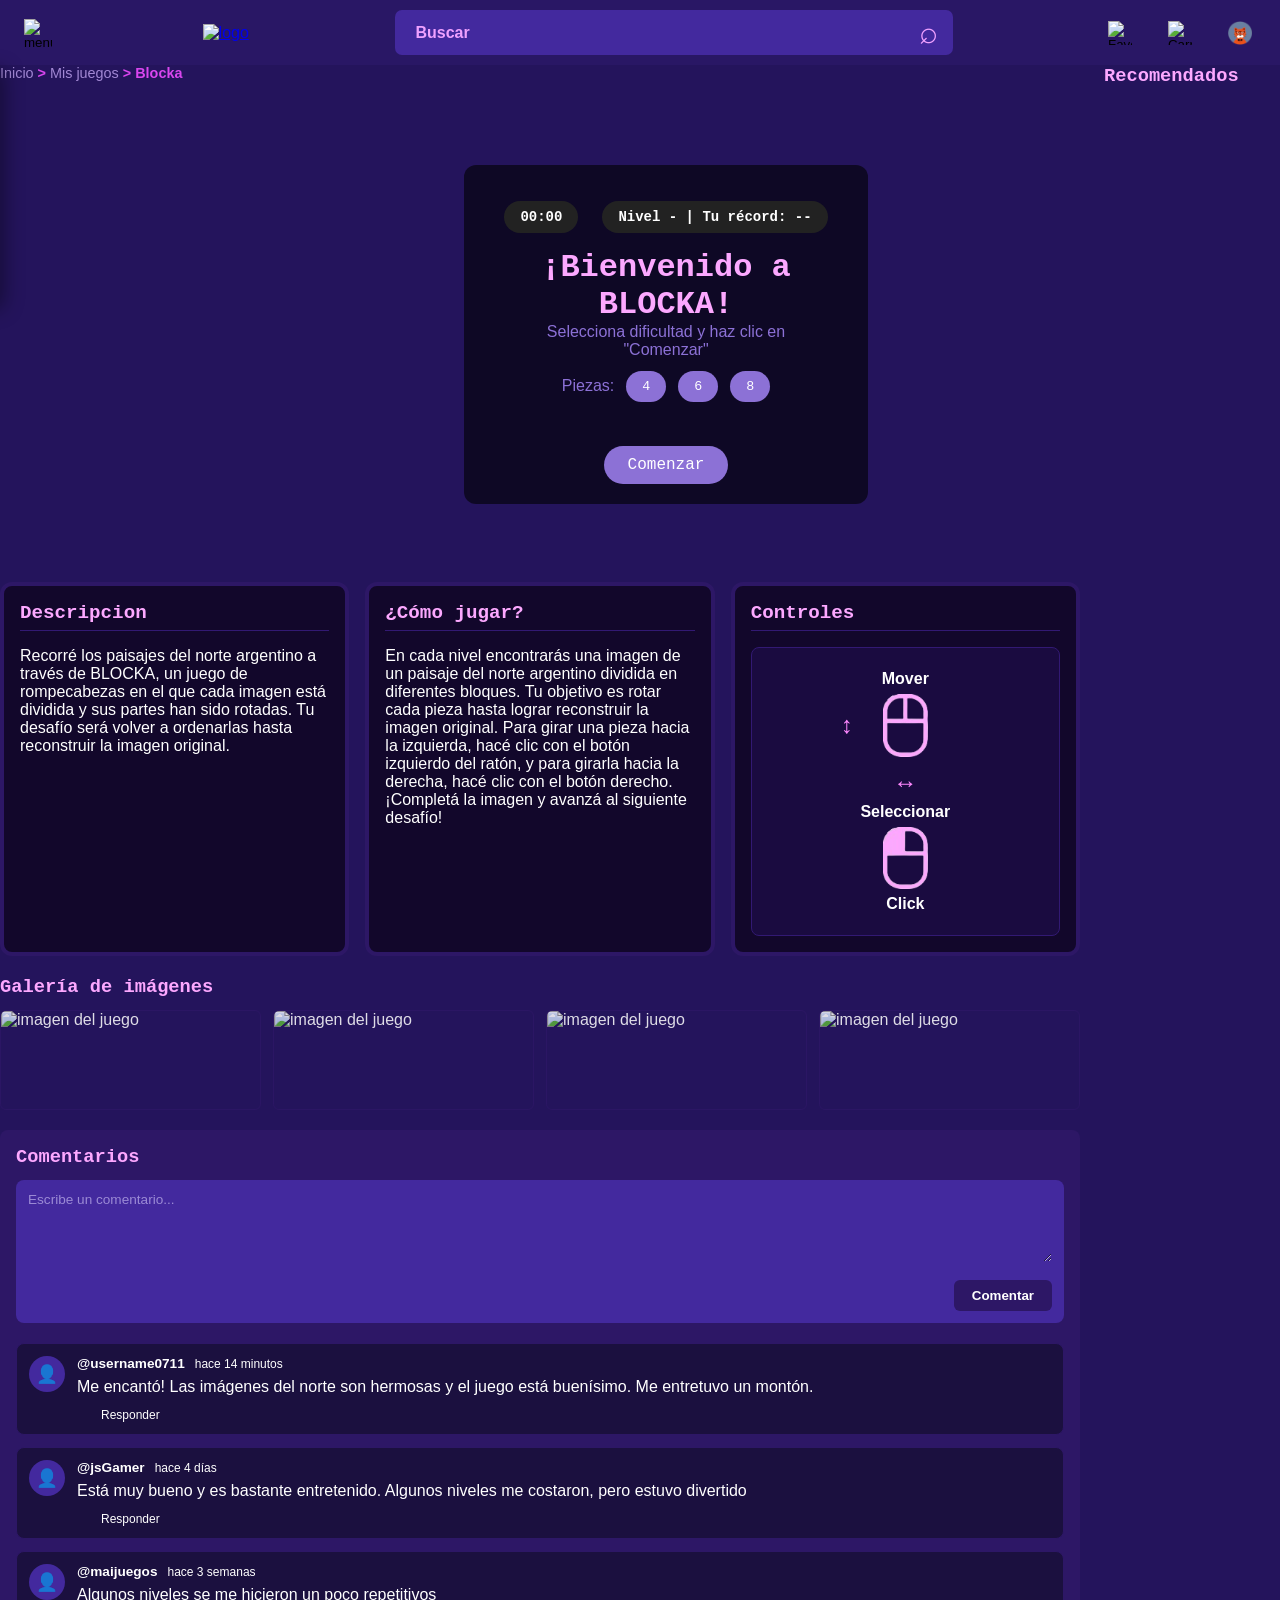
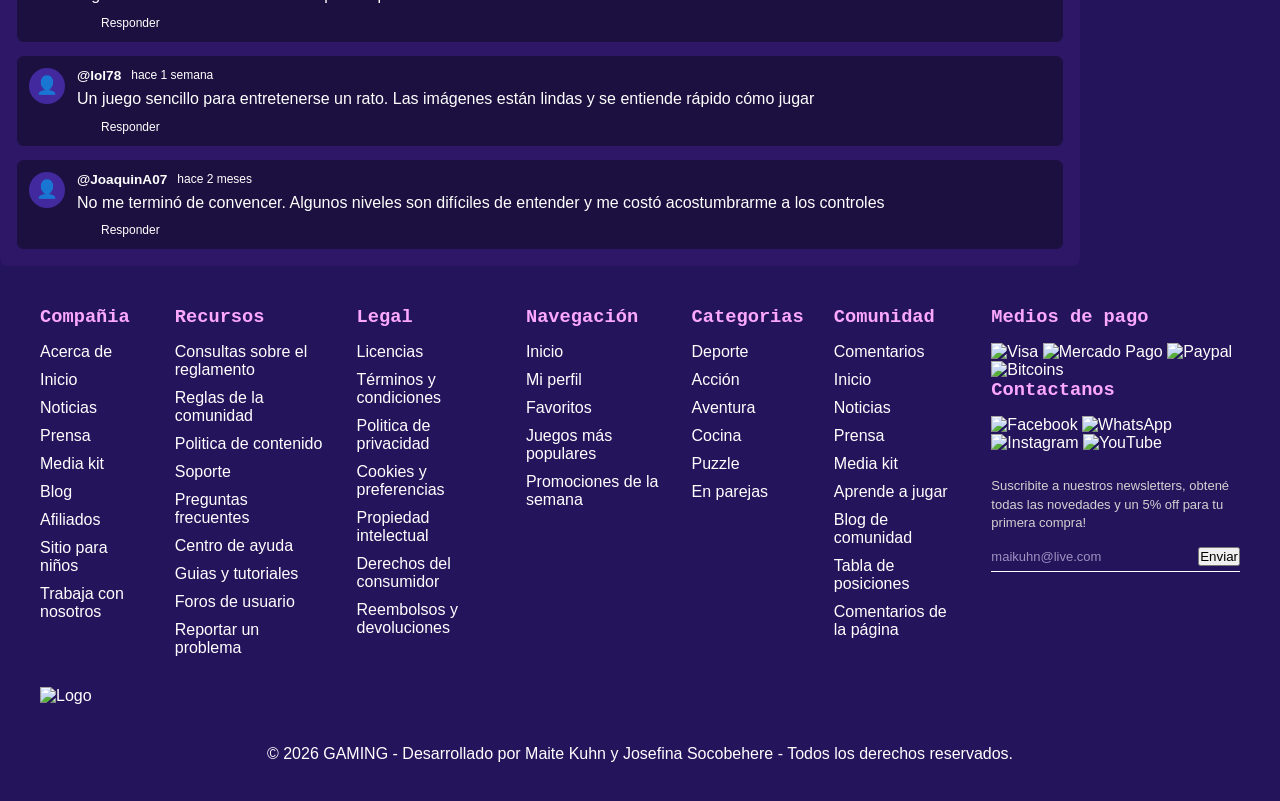
==== commit b5bb25b4: "actualizo blocka" ====
--- a/blocka.html
+++ b/blocka.html
@@ -9,19 +9,6 @@
 
 </head>
 <body>
-    <div class="loader">
-        <div class="loading-bar">
-            <div></div>
-            <div></div>
-            <div></div>
-            <div></div>
-        </div>
-        <div class="barra-carga-container">
-            <div class="barra-carga"></div>
-            <span class="porcentaje">0%</span>
-        </div>
-    </div>
-
     <header class="header">
   <button class="menu-btn"><img src="assets/img/menu.png" alt="menu"></button>
   <a href="index.html" class="logo">
@@ -122,34 +109,41 @@
         <a href="#"> <img src="assets/img/compartir.png" alt="">Compartir</a>
         </div>
     </nav>
-<main class="game-page-container">
+    <main class="game-page-container">
     <div class="main-content">
         <nav class ="breadcrumb">
             <a href="index.html"> Inicio </a>
             <span>></span>
             <a href = "#">Mis juegos</a>
             <span>></span>
-            <span> Peg Solitaire</span>
+            <span> Blocka </span>
         </nav>
 
         <!--Blocka-->
-          <div class="game-img">
-      <div class="game-container">
+        <div class="game-img">
+        <div class="game-container">
         <!-- Overlay inicial (menú) -->
         <div id="startScreen" class="start-screen">
           <div class="overlay-content">
+
+              <!-- Timer -->
+            <div class="controls">
+            <div id="timer">00:00</div>
+            <div id="level-info">Nivel - | Tu récord: --</div>
+            </div>
+
             <h1>¡Bienvenido a BLOCKA!</h1>
             <p>Selecciona dificultad y haz clic en "Comenzar"</p>
 
             <div id="pieceButtons" class="piece-buttons">
               <span>Piezas:</span>
-              <button data-size="2">2 x 2</button>
-              <button data-size="3">3 x 3</button>
-              <button data-size="4">4 x 4</button>
-            </div>
-
-
-            <!-- Aca va el contenedor de thumbnails -->
+              <button data-size="2">4</button>
+              <button data-size="3">6</button>
+              <button data-size="4">8</button>
+            </div>
+
+
+            <!-- contenedor de thumbnails -->
             <div id="previewContainer" class="preview-container"></div>
 
             <button id="startGameBtn">Comenzar</button>
@@ -158,65 +152,51 @@
 
         <!-- Canvas del juego -->
         <canvas id="gameCanvas" width="400" height="400"></canvas>
-
-        <!-- Botón de ayudita -->
         
 
         <!-- Botones volver al menu y reinciar juego-->
         <div class="game-actions">
-          <button id="ayuditaBtn">🧩 Ayudita</button>
-          <button id="menuBtn">🏠 Menú</button>
-          <button id="restartBtn">🔄 Reiniciar</button>
-        </div>
-
-
-        <!-- Controles informativos -->
-        <div class="controls">
-          <div id="timer">00:00</div>
-          <div id="level-info">Nivel - | Récord: --</div>
-        </div>
+          <button class="btn-juego-blocka" id="ayuditaBtn">Necesito ayuda</button>
+          <button class="btn-juego-blocka" id="menuBtn">Menú</button>
+          <button class="btn-juego-blocka" id="restartBtn">Reiniciar</button>
+        </div>
+
 
         <!-- Mensaje de récord -->
       <div class="record-message" id="recordMessage">
-        <span>¡Nuevo récord!</span>
+        <span>¡Alcanzaste un nuevo récord!</span>
       </div>
 
 
         <!-- Mensaje de victoria -->
         <div class="success-message" id="successMessage">
-          <span>¡Completado!</span>
+          <span>¡Excelente, lo completaste! Vamos por el siguiente nivel</span>
           <button id="nextLevelBtn">Siguiente</button>
           <button class="goToMenuBtn">Menú</button>
         </div>
 
         <!-- Mensaje de derrota -->
         <div class="defeat-message" id="defeatMessage">
-          <span>¡Se acabó el tiempo!</span>
+          <span>¡Se terminó el tiempo, volvé a intentarlo!</span>
           <button id="retryBtn">Reintentar</button>
           <button class="goToMenuBtn">Menú</button>
         </div>
       </div>
     </div>
     
-
-
         <!--Informacion del juego-->
         <div class = "game-info-grid">
             <div class="info-block">
                 <h3>Descripcion</h3>
-                <p>Recorre los paisajes del norte argentino mientras ponés a prueba tu capacidad para planificar cada movimiento y resolver el tablero.
-                    En este desafío, las llamas serán tus protagonistas. A medida que avances, tendrás que pensar cuidadosamente cada jugada para ir eliminándolas y acercarte al objetivo final. Cada movimiento cuenta y una mala decisión puede dejarte sin opciones.
-                    Superá los diferentes desafíos, encontrá la combinación perfecta de movimientos y descubrí hasta dónde podés llegar. ¿Lograrás resolver el tablero y quedarte con una sola llama?</p>
+                <p>Recorré los paisajes del norte argentino a través de BLOCKA, un juego de rompecabezas en el que cada imagen está dividida
+                y sus partes han sido rotadas. Tu desafío será volver a ordenarlas hasta reconstruir la imagen original.</p>
             </div>
             <div class="info-block">
                 <h3>¿Cómo jugar?</h3>
-                <p>El tablero comienza con todas las casillas ocupadas por llamas, excepto una.
-                    Para eliminar una llama, mové una llama saltando sobre otra llama hacia una casilla vacía. La llama que fue saltada desaparece y la casilla de destino queda ocupada.
-                    Continuá realizando movimientos hasta que no puedas eliminar más llamas.
-
-                    Objetivo: conseguir que quede una sola llama en el tablero.
-
-                    ¡Pensá cada movimiento con cuidado y encontrá la combinación perfecta!</p>
+                <p>En cada nivel encontrarás una imagen de un paisaje del norte argentino dividida en diferentes bloques. 
+                    Tu objetivo es rotar cada pieza hasta lograr reconstruir la imagen original. Para girar una pieza hacia la izquierda, 
+                    hacé clic con el botón izquierdo del ratón, y para girarla hacia la derecha, hacé clic con el botón derecho. 
+                    ¡Completá la imagen y avanzá al siguiente desafío!</p>
             </div>
             <!--controles-->
         <div class="info-block">
@@ -279,7 +259,7 @@
                                 <span class="usuario">@username0711</span>
                                 <span class="fecha">hace 14 minutos</span>
                             </div>
-                            <p class="comentario-texto">Está bueno para jugar un rato y tratar de superar tu propia marca. Algunas partidas se vuelven bastante difíciles</p>
+                            <p class="comentario-texto">Me encantó! Las imágenes del norte son hermosas y el juego está buenísimo. Me entretuvo un montón.</p>
                             <div class="comentario-actions">
                                 <button class="btn-action"><img src="assets/img/dislike.png" alt=""></button>
                                 <button class="btn-action"><img src="assets/img/like.png" alt=""></button>
@@ -294,7 +274,7 @@
                             <span class="usuario">@jsGamer</span>
                             <span class="fecha">hace 4 días</span>
                         </div>
-                        <p class="comentario-texto">Un juego clásico que sigue siendo divertido. La interfaz es linda y las partidas son rápidas</p>
+                        <p class="comentario-texto">Está muy bueno y es bastante entretenido. Algunos niveles me costaron, pero estuvo divertido</p>
                         <div class="comentario-actions">
                             <button class="btn-action"><img src="assets/img/dislike.png" alt=""></button>
                             <button class="btn-action"><img src="assets/img/like.png" alt=""></button>
@@ -309,7 +289,7 @@
                         <span class="usuario">@maijuegos</span>
                         <span class="fecha">hace 3 semanas</span>
                     </div>
-                    <p class="comentario-texto">Está bueno, aunque después de varias partidas puede volverse un poco repetitivo</p>
+                    <p class="comentario-texto">Algunos niveles se me hicieron un poco repetitivos</p>
                     <div class="comentario-actions">
                     <button class="btn-action"><img src="assets/img/dislike.png" alt=""></button>
                     <button class="btn-action"><img src="assets/img/like.png" alt=""></button>
@@ -324,7 +304,7 @@
                         <span class="usuario">@lol78</span>
                         <span class="fecha">hace 1 semana</span>
                     </div>
-                    <p class="comentario-texto">Normal</p>
+                    <p class="comentario-texto">Un juego sencillo para entretenerse un rato. Las imágenes están lindas y se entiende rápido cómo jugar</p>
                     <div class="comentario-actions">
                     <button class="btn-action"><img src="assets/img/dislike.png" alt=""></button>
                     <button class="btn-action"><img src="assets/img/like.png" alt=""></button>
@@ -339,7 +319,7 @@
                         <span class="usuario">@JoaquinA07</span>
                         <span class="fecha">hace 2 meses</span>
                     </div>
-                    <p class="comentario-texto">No me terminó de convencer. A veces los movimientos son difíciles de entender y cuesta disfrutar la partida</p>
+                    <p class="comentario-texto">No me terminó de convencer. Algunos niveles son difíciles de entender y me costó acostumbrarme a los controles</p>
                     <div class="comentario-actions">
                     <button class="btn-action"><img src="assets/img/dislike.png" alt=""></button>
                     <button class="btn-action"><img src="assets/img/like.png" alt=""></button>
--- a/css/blocka.css
+++ b/css/blocka.css
@@ -37,12 +37,12 @@
 }
 
 .piece-buttons button {
-  background: var(--secondary-color, #000CAD);
+  background: var(--secondary-color, #8c71d6);
   color: white;
   border: none;
   border-radius: 20px;
   padding: 8px 16px;
-  font-family: Protest Strike;
+  font-family: overpass, monospace;
   font-weight: 400;
   cursor: pointer;
   transition: background 0.3s ease;
@@ -53,23 +53,22 @@
   background: var(--secondary-hover, #000A90);
 }
 
-
 #timer, #level-info {
   background-color: #222;
   padding: 8px 16px;
   border-radius: 20px;
-  font-family: 'Oswald', sans-serif;
+  font-family: overpass, monospace;
   font-size: 14px;
 }
 
 /* Botones */
 #startGameBtn, #nextLevelBtn, #retryBtn, .goToMenuBtn {
-  background-color: var(--secondary-color, #000CAD);
+  background-color: #8c71d6;
   color: #fff;
   border: none;
   border-radius: 30px;
   padding: 10px 24px;
-  font-family: Protest Strike;
+  font-family: overpass, monospace;
   font-size: 16px;
   font-weight: 400;
   cursor: pointer;
@@ -77,7 +76,7 @@
 }
 
 #startGameBtn:hover, #nextLevelBtn:hover, #retryBtn:hover, .goToMenuBtn:hover {
-  background-color: var(--secondary-hover, #000A90);
+  background-color: #8c71d6;
   transform: scale(1.05);
 }
 .game-img {
@@ -112,7 +111,7 @@
   padding: 20px 40px;
   border-radius: 12px;
   text-align: center;
-  color: red;
+  color: #8c71d6;
 }
 
 .preview-container {
@@ -163,9 +162,9 @@
   font-size: 16px;
   border: none;
   border-radius: 20px;
-  background-color: #000A90;
+  background-color: #8c71d6;
   color: white;
-  font-family: Protest Strike;
+  font-family: overpass, monospace;
   font-weight: 400;
   cursor: pointer;
   transition: all 0.2s ease;
@@ -173,7 +172,7 @@
 }
 
 .game-actions button:hover {
-  background-color: #000657;
+  background-color: #8c71d6;
 }
 
 
@@ -187,7 +186,7 @@
   padding: 12px;
   border-radius: 12px;
   color: #fff;
-  background: rgba(0, 0, 255, 0.8);
+  background: #8c71d6;
   z-index: 21;
   animation: pulseWin 0.6s ease-in-out 2;
 }
@@ -220,7 +219,7 @@
   padding: 12px;
   border-radius: 12px;
   z-index: 20;
-  color: rgb(114, 0, 0);
+  color: #8c71d6;
   background: rgba(255, 0, 0, 0.85);
 }
 
@@ -229,7 +228,7 @@
   padding: 6px 12px;
   border: none;
   border-radius: 20px;
-  background: var(--secondary-color, #000CAD);
+  background: #8c71d6;
   color: #fff;
   cursor: pointer;
   transition: background 0.3s ease;
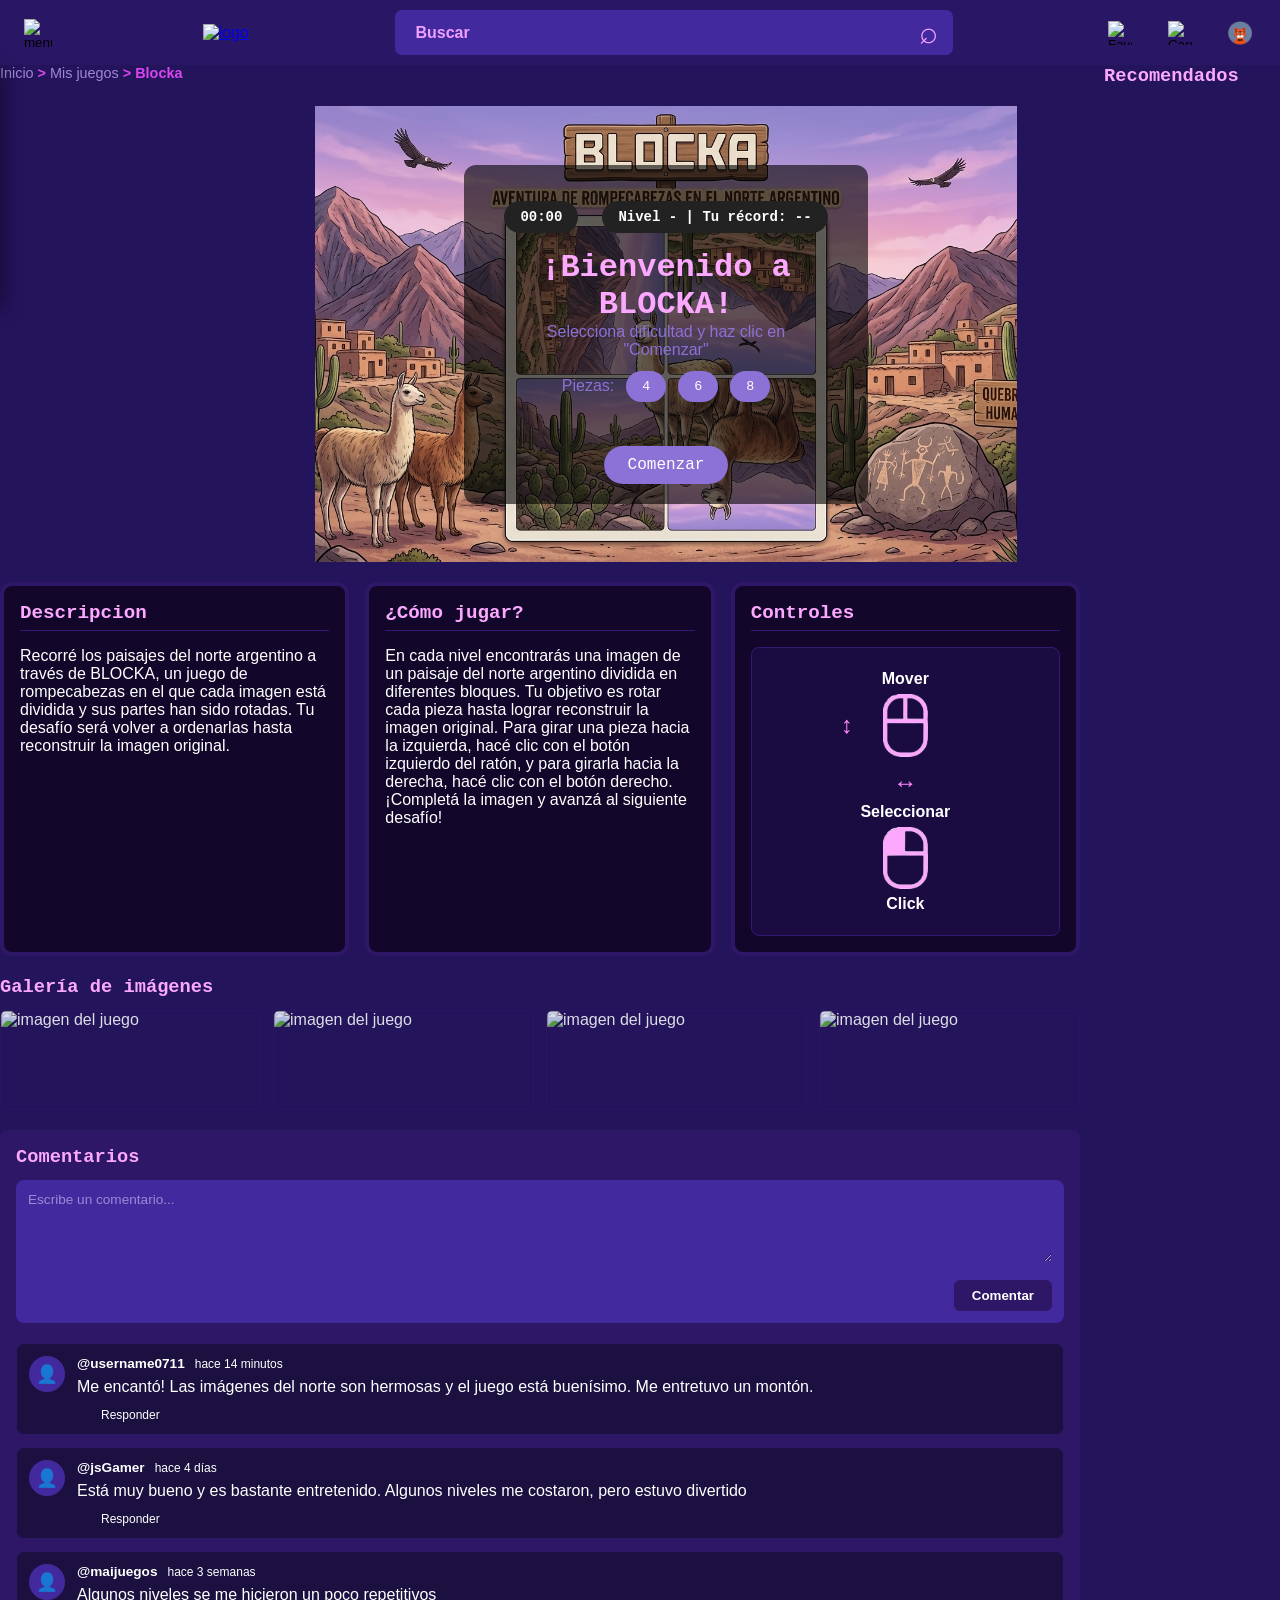
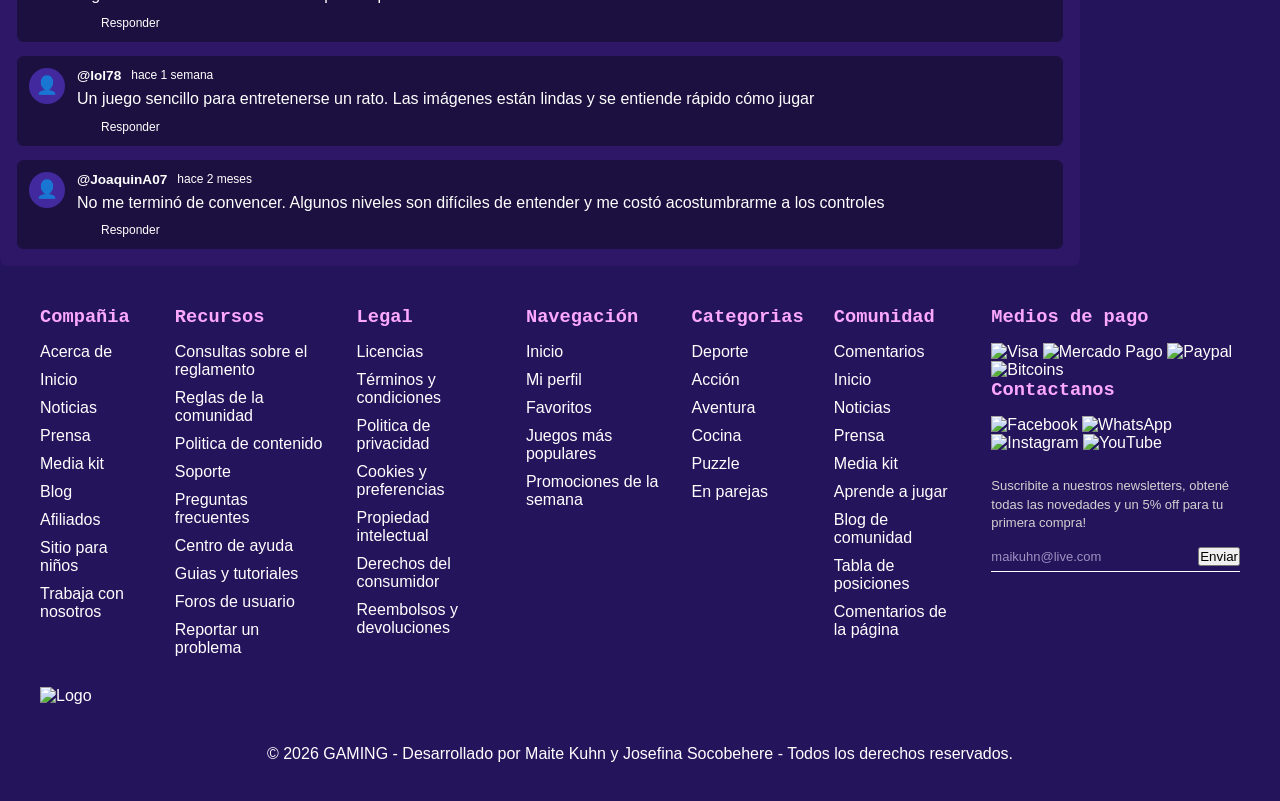
==== commit 8a4c9c6d: "k" ====
--- a/blocka.html
+++ b/blocka.html
@@ -9,6 +9,18 @@
 
 </head>
 <body>
+     <div class="loader">
+        <div class="loading-bar">
+            <div></div>
+            <div></div>
+            <div></div>
+            <div></div>
+        </div>
+        <div class="barra-carga-container">
+            <div class="barra-carga"></div>
+            <span class="porcentaje">0%</span>
+        </div>
+    </div>
     <header class="header">
   <button class="menu-btn"><img src="assets/img/menu.png" alt="menu"></button>
   <a href="index.html" class="logo">
@@ -440,7 +452,7 @@
                 <p class="copyright" >© 2026 GAMING - Desarrollado por Maite Kuhn y Josefina Socobehere - Todos los derechos reservados.</p>
             </footer>
                 <script src="js/script.js"></script>
-                                <script src="js/blocka.js"></script>
+                <script src="js/blocka.js"></script>
 
 
         </body>
--- a/css/blocka.css
+++ b/css/blocka.css
@@ -80,7 +80,7 @@
   transform: scale(1.05);
 }
 .game-img {
-  background: url("../img/fondo-blocka.png") no-repeat center center;
+  background: url("../assets/img-blocka/blockaportada.jpg") no-repeat center center;
   background-size: cover;
   width: 65%;
   max-height: 70vh;
@@ -258,7 +258,7 @@
   animation: pulseWin 0.6s ease-in-out 2;
 }
 /* Animación de derrota*/
-.lost-effect {
+.lose-effect {
   animation: shake 0.5s;
 }
 
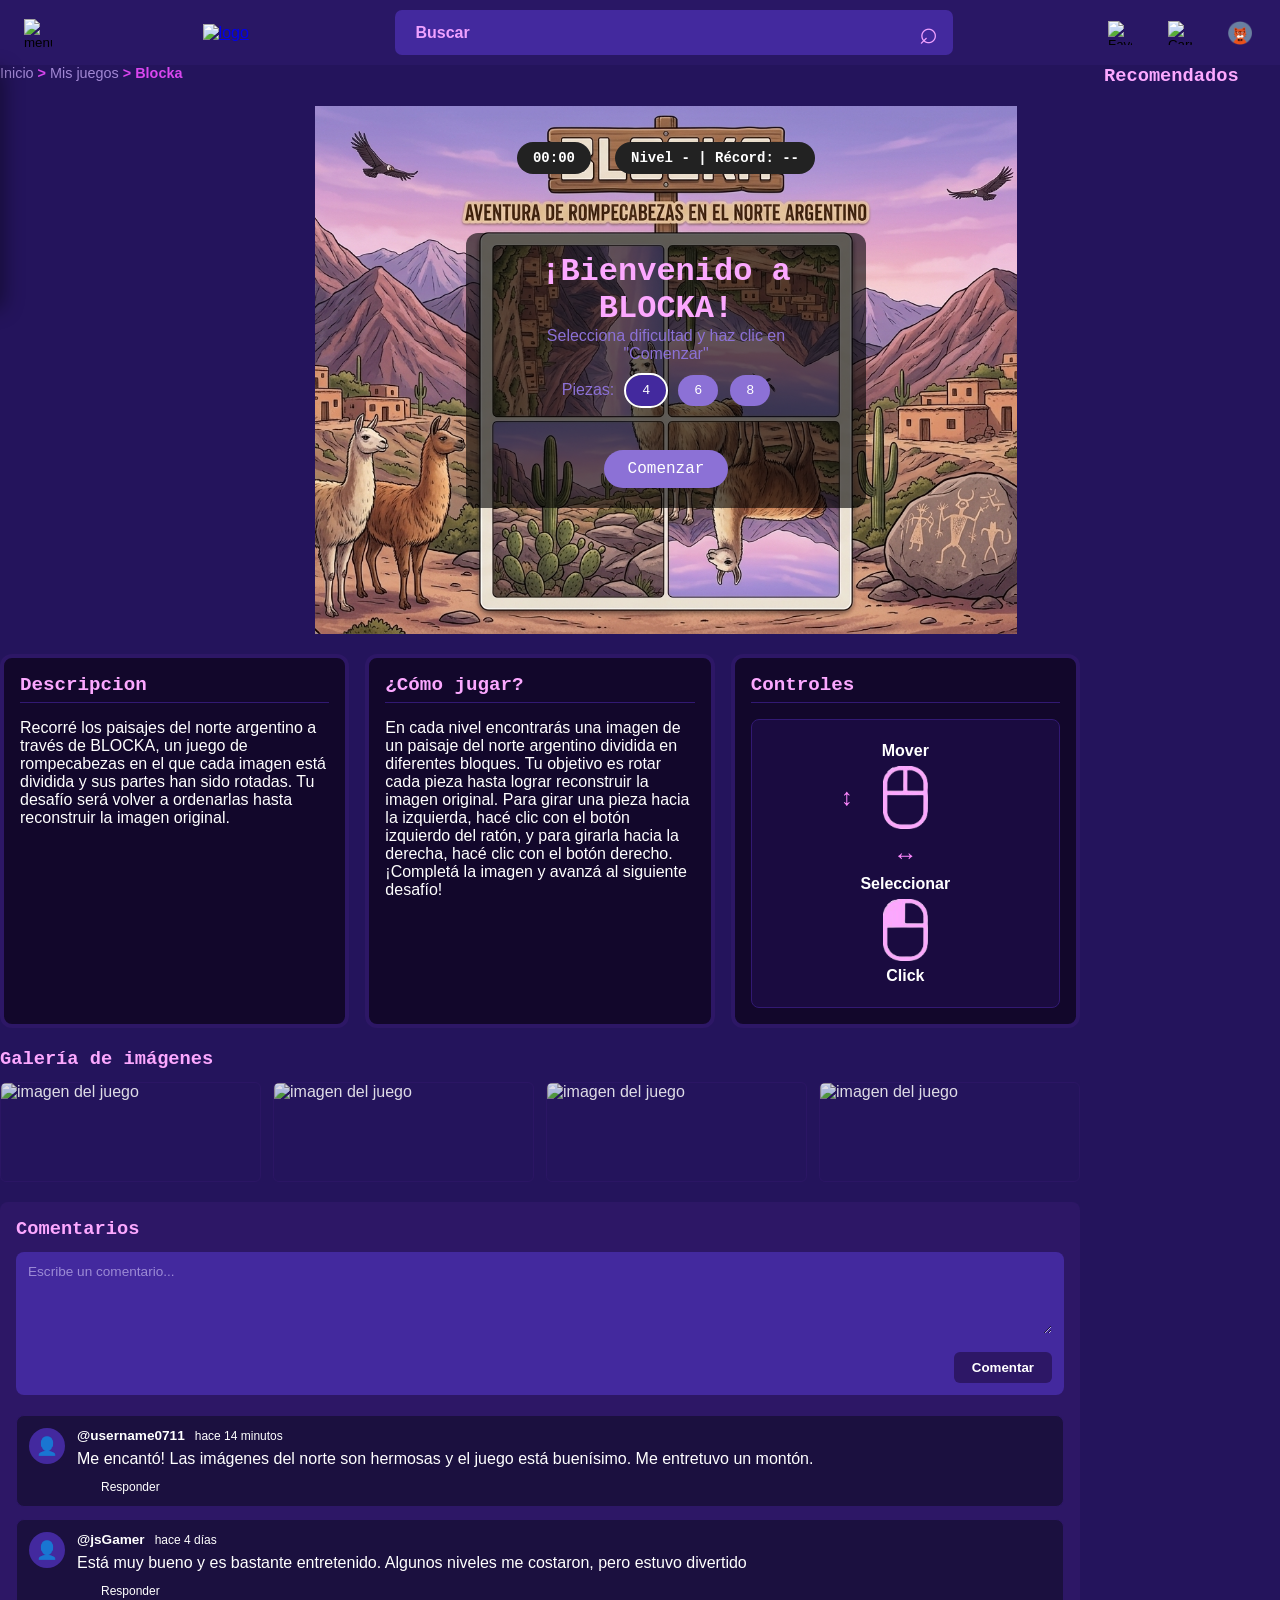
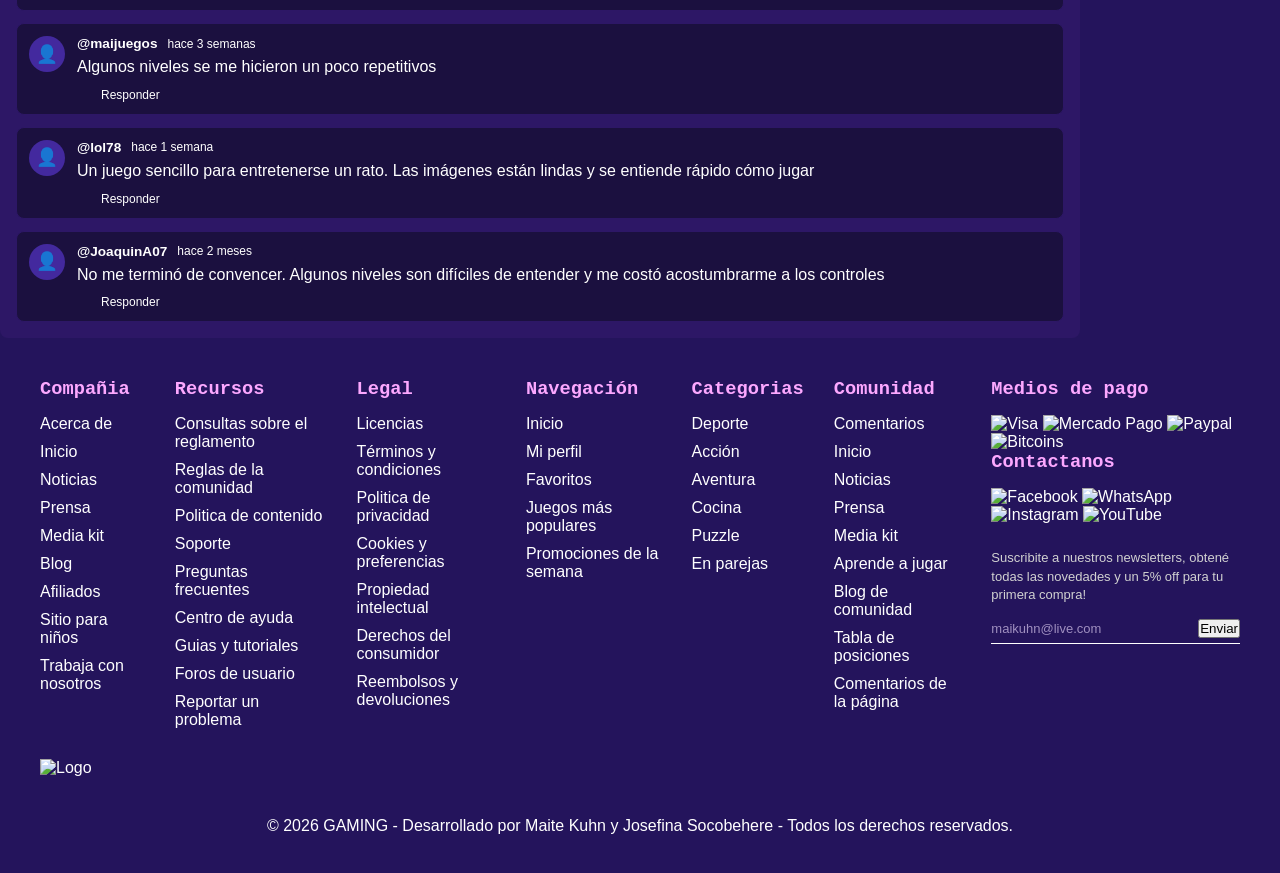
==== commit 63b1fc84: "cambios" ====
--- a/blocka.html
+++ b/blocka.html
@@ -1,12 +1,11 @@
 <!DOCTYPE html>
-<html lang="en">
+<html lang="es">
 <head>
     <meta charset="UTF-8">
     <meta name="viewport" content="width=device-width, initial-scale=1.0">
     <title>GAMING</title>
     <link rel="stylesheet" href="css/style.css">
-        <link rel="stylesheet" href="css/blocka.css">
-
+    <link rel="stylesheet" href="css/blocka.css">
 </head>
 <body>
      <div class="loader">
@@ -134,24 +133,25 @@
         <!--Blocka-->
         <div class="game-img">
         <div class="game-container">
+
+        <!-- Timer y nivel: fuera del overlay para que se vean durante la partida -->
+        <div class="controls">
+          <div id="timer">00:00</div>
+          <div id="level-info">Nivel - | Récord: --</div>
+        </div>
+
         <!-- Overlay inicial (menú) -->
         <div id="startScreen" class="start-screen">
           <div class="overlay-content">
 
-              <!-- Timer -->
-            <div class="controls">
-            <div id="timer">00:00</div>
-            <div id="level-info">Nivel - | Tu récord: --</div>
-            </div>
-
             <h1>¡Bienvenido a BLOCKA!</h1>
             <p>Selecciona dificultad y haz clic en "Comenzar"</p>
 
             <div id="pieceButtons" class="piece-buttons">
               <span>Piezas:</span>
-              <button data-size="2">4</button>
-              <button data-size="3">6</button>
-              <button data-size="4">8</button>
+              <button data-size="4">4</button>
+              <button data-size="6">6</button>
+              <button data-size="8">8</button>
             </div>
 
 
@@ -451,9 +451,11 @@
                 <img class="logo-footer" src="assets/img/LogoGamingNav 2.png" alt="Logo">
                 <p class="copyright" >© 2026 GAMING - Desarrollado por Maite Kuhn y Josefina Socobehere - Todos los derechos reservados.</p>
             </footer>
-                <script src="js/script.js"></script>
-                <script src="js/blocka.js"></script>
-
-
-        </body>
-        </html>
+
+    <!-- Librería de confeti (efecto de victoria) -->
+    <script src="https://cdn.jsdelivr.net/npm/canvas-confetti@1.9.3/dist/confetti.browser.min.js"></script>
+    <script src="js/script.js"></script>
+    <script src="js/blocka.js"></script>
+
+</body>
+</html>
--- a/css/blocka.css
+++ b/css/blocka.css
@@ -1,4 +1,4 @@
-/* Contenedor general del juego*/
+/*Contenedor general del juego*/
 .game-container {
   display: flex;
   flex-direction: column;
@@ -11,12 +11,9 @@
 
 /* Canvas */
 #gameCanvas {
-  display: block;
-  margin: 0 auto;
-  padding: 2px;
-  
-}
-
+  max-width: 100%;
+  height: auto;
+}
 /* Controles del juego */
 .controls {
   display: flex;
@@ -47,11 +44,15 @@
   cursor: pointer;
   transition: background 0.3s ease;
 }
-
-.piece-buttons button:hover {
+.piece-buttons button.active {
+  background: #43299e;
+  outline: 2px solid #fff;
+}
+.piece-buttons button:not(.active):hover {
   transform: scale(1.07);
   background: var(--secondary-hover, #000A90);
 }
+
 
 #timer, #level-info {
   background-color: #222;
@@ -133,17 +134,6 @@
   transition: transform 0.4s ease, border-color 0.4s ease;
 }
 
-.game-actions button #ayuditaBtn {
-  border: none;
-  border-radius: 20px;
-  background-color: #FF9800;
-  color: white;
-  font-weight: bold;
-  cursor: pointer;
-  transition: background 0.3s ease;
-  display: none;
-}
-
 #ayuditaBtn:disabled{
   background-color: #888585;
   cursor: not-allowed;
@@ -175,75 +165,52 @@
   background-color: #8c71d6;
 }
 
-
-.record-message {
+/* Base compartida de los mensajes (centrados sin usar transform) */
+.record-message,
+.success-message,
+.defeat-message {
   display: none;
   position: absolute;
-  top: 45%;
-  left: 25%;
+  left: 0;
+  right: 0;
+  margin-left: auto;
+  margin-right: auto;
+  width: max-content;
+  max-width: 85%;
+  box-sizing: border-box;
+  text-align: center;
   font-weight: bold;
-  text-align: center;
   padding: 12px;
   border-radius: 12px;
+}
+
+.success-message {
+  top: 28%;
+  color: #43299e;
+  background: #10b981;
+  z-index: 20;
+}
+
+.defeat-message {
+  top: 28%;
+  color: #43299e;
+  background: #ef4444;
+  z-index: 20;
+}
+
+.record-message {
+  top: 62%;
   color: #fff;
   background: #8c71d6;
   z-index: 21;
   animation: pulseWin 0.6s ease-in-out 2;
 }
-
-
-/* Mensajes de victoria y derrota */
-.success-message {
-  display: none;
-  position: absolute;
-  top: 30%;
-  left: 20%;
-  margin-top: 12px;
-  font-weight: bold;
-  text-align: center;
-  padding: 12px;
-  border-radius: 12px;
-  color: rgb(0, 77, 0);
-  background: rgba(0, 255, 0, 0.7);
-  z-index: 20;
-}
-
-.defeat-message {
-  display: none;
-  position: absolute;
-  top: 31%;
-  left: 12%;
-  margin-top: 12px;
-  font-weight: bold;
-  text-align: center;
-  padding: 12px;
-  border-radius: 12px;
-  z-index: 20;
-  color: #8c71d6;
-  background: rgba(255, 0, 0, 0.85);
-}
-
 .success-message button, .defeat-message button {
   margin: 6px;
   padding: 6px 12px;
   border: none;
   border-radius: 20px;
   background: #8c71d6;
-  color: #fff;
-  cursor: pointer;
-  transition: background 0.3s ease;
-}
-
-.success-message button:hover, .defeat-message button:hover {
-  background: var(--secondary-hover, #000A90);
-}
-
-.success-message button, .defeat-message button {
-  margin: 6px;
-  padding: 6px 12px;
-  border: none;
-  border-radius: 20px;
-  background: var(--secondary-color, #000CAD);
   color: #fff;
   cursor: pointer;
   transition: background 0.3s ease;
@@ -275,10 +242,6 @@
   75% { transform: translateX(-8px); }
   100% { transform: translateX(0); }
 }
-.piece.correct {
-  border: 2px solid limegreen;
-  animation: correctPulse 0.5s ease;
-}
 
 @keyframes correctPulse {
   0%, 100% { transform: scale(1); }
@@ -288,8 +251,3 @@
 .correct {
   animation: correctPulse 0.5s ease;
 }
-
-@keyframes correctPulse {
-  0%, 100% { transform: scale(1); }
-  50% { transform: scale(1.05); }
-}
